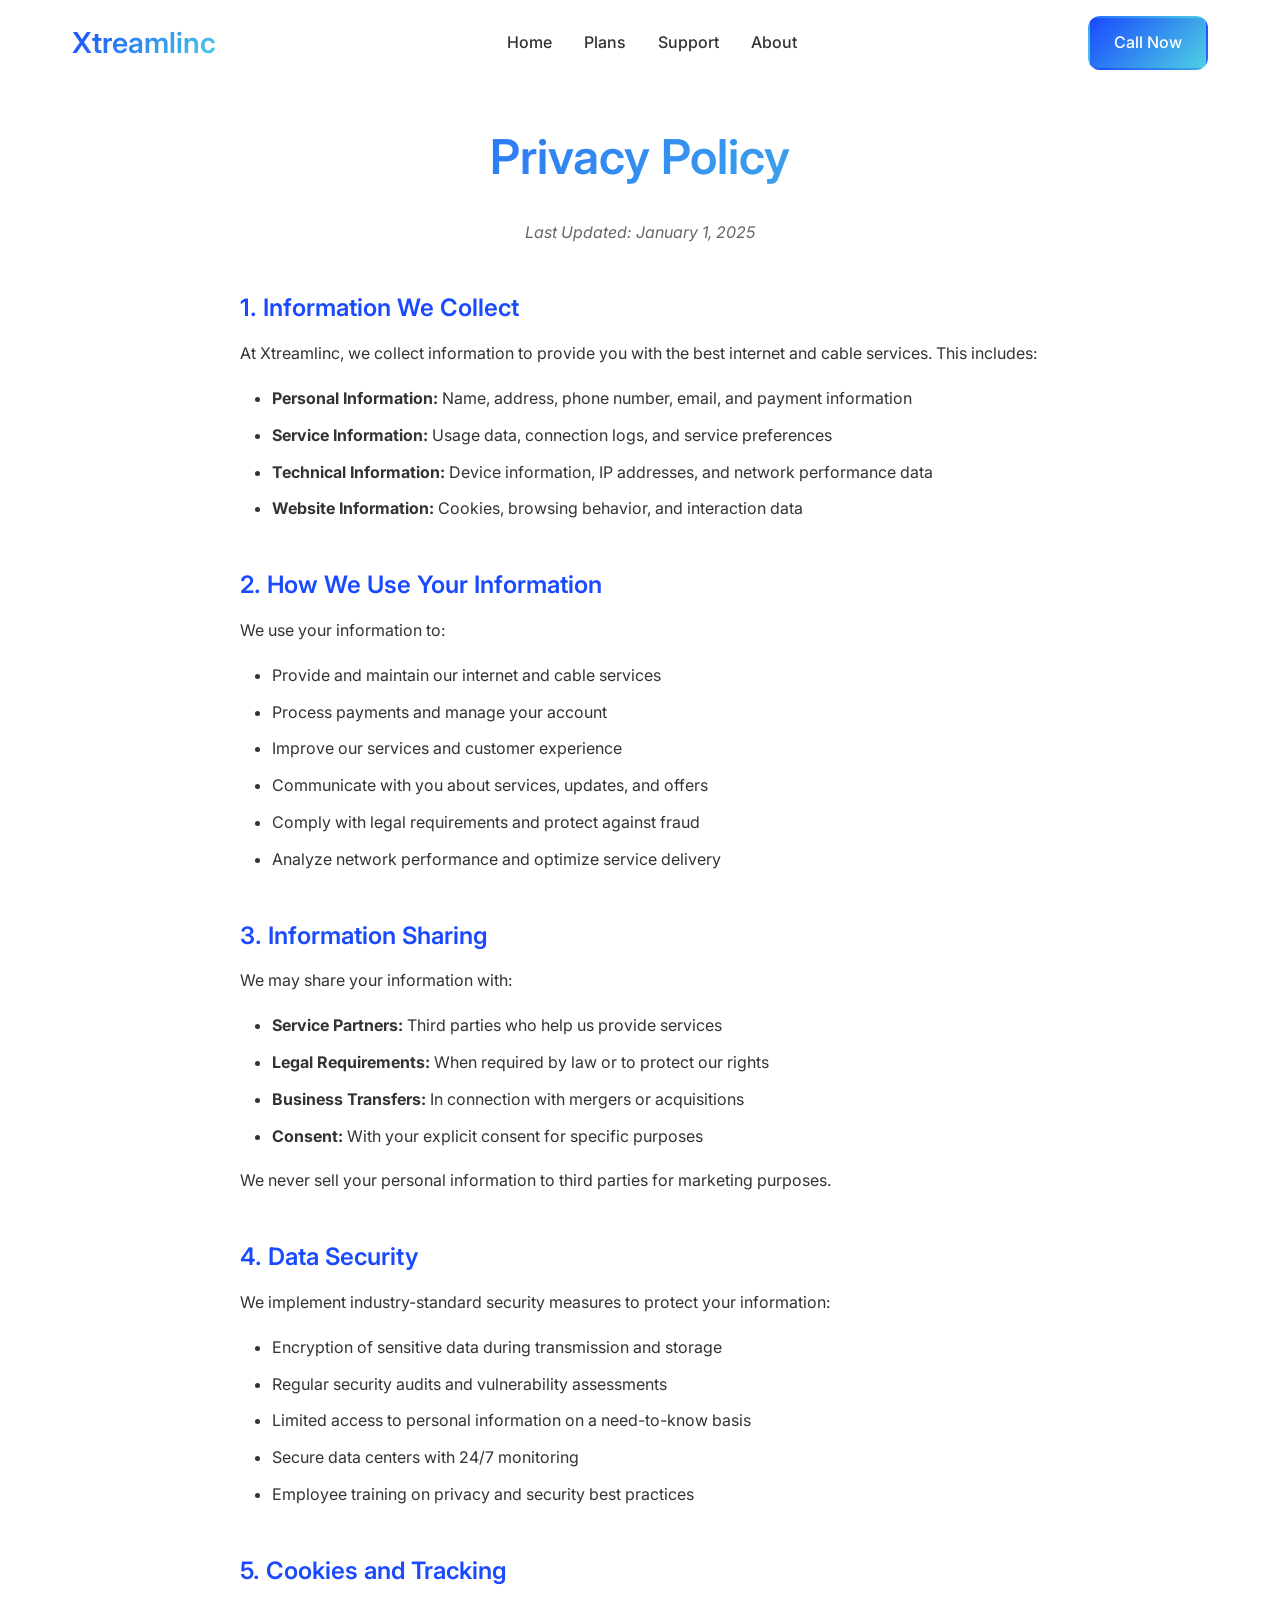
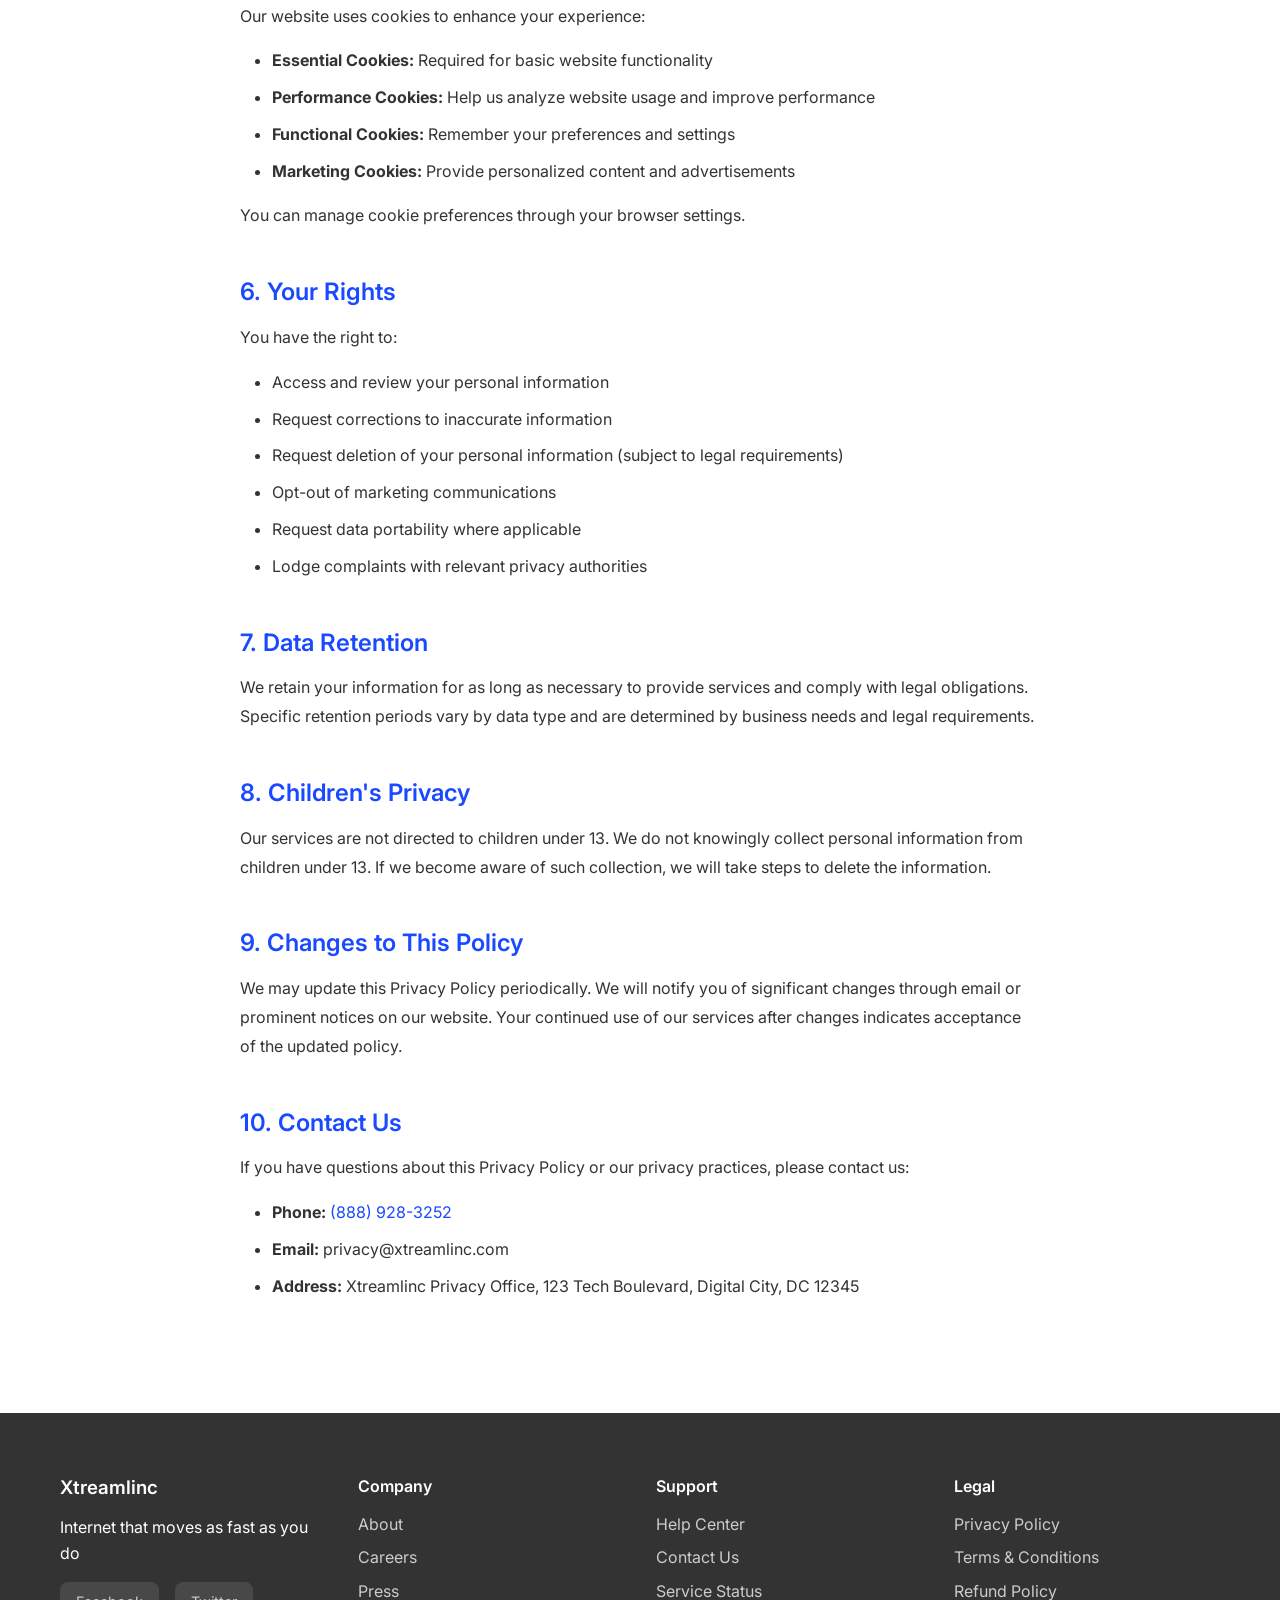
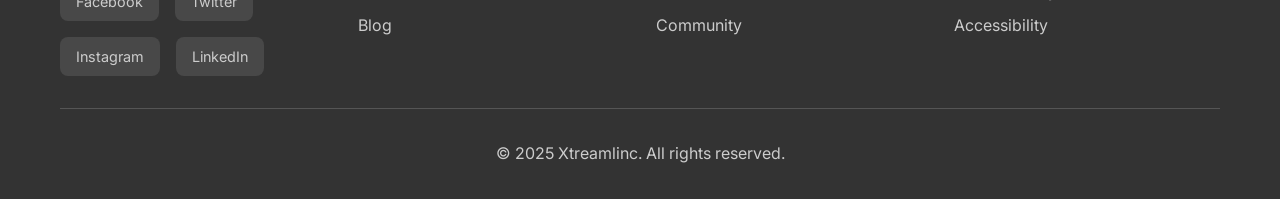
==== privacy.html @ 275e5882 "Add files via upload" ====
<!DOCTYPE html>
<html lang="en">
<head>
    <meta charset="UTF-8">
    <meta name="viewport" content="width=device-width, initial-scale=1.0">
    <title>Privacy Policy - Xtreamlinc</title>
    <link rel="stylesheet" href="style.css">
    <link rel="preconnect" href="https://fonts.googleapis.com">
    <link rel="preconnect" href="https://fonts.gstatic.com" crossorigin>
    <link href="https://fonts.googleapis.com/css2?family=Inter:wght@300;400;500;600;700&display=swap" rel="stylesheet">
</head>
<body>
    <!-- Header -->
    <header class="header">
        <nav class="nav">
            <div class="nav-brand">
                <h2>Xtreamlinc</h2>
            </div>
            <ul class="nav-links">
                <li><a href="index.html">Home</a></li>
                <li><a href="index.html#plans">Plans</a></li>
                <li><a href="index.html#support">Support</a></li>
                <li><a href="index.html#about">About</a></li>
            </ul>
            <div class="nav-cta">
                <a href="tel:(888)928-3252" class="btn btn-primary">Call Now</a>
            </div>
        </nav>
    </header>

    <!-- Privacy Policy Content -->
    <main class="legal-page">
        <div class="container">
            <h1 class="legal-title">Privacy Policy</h1>
            <div class="legal-content">
                <p class="last-updated">Last Updated: January 1, 2025</p>
                
                <section class="legal-section">
                    <h2>1. Information We Collect</h2>
                    <p>At Xtreamlinc, we collect information to provide you with the best internet and cable services. This includes:</p>
                    <ul>
                        <li><strong>Personal Information:</strong> Name, address, phone number, email, and payment information</li>
                        <li><strong>Service Information:</strong> Usage data, connection logs, and service preferences</li>
                        <li><strong>Technical Information:</strong> Device information, IP addresses, and network performance data</li>
                        <li><strong>Website Information:</strong> Cookies, browsing behavior, and interaction data</li>
                    </ul>
                </section>

                <section class="legal-section">
                    <h2>2. How We Use Your Information</h2>
                    <p>We use your information to:</p>
                    <ul>
                        <li>Provide and maintain our internet and cable services</li>
                        <li>Process payments and manage your account</li>
                        <li>Improve our services and customer experience</li>
                        <li>Communicate with you about services, updates, and offers</li>
                        <li>Comply with legal requirements and protect against fraud</li>
                        <li>Analyze network performance and optimize service delivery</li>
                    </ul>
                </section>

                <section class="legal-section">
                    <h2>3. Information Sharing</h2>
                    <p>We may share your information with:</p>
                    <ul>
                        <li><strong>Service Partners:</strong> Third parties who help us provide services</li>
                        <li><strong>Legal Requirements:</strong> When required by law or to protect our rights</li>
                        <li><strong>Business Transfers:</strong> In connection with mergers or acquisitions</li>
                        <li><strong>Consent:</strong> With your explicit consent for specific purposes</li>
                    </ul>
                    <p>We never sell your personal information to third parties for marketing purposes.</p>
                </section>

                <section class="legal-section">
                    <h2>4. Data Security</h2>
                    <p>We implement industry-standard security measures to protect your information:</p>
                    <ul>
                        <li>Encryption of sensitive data during transmission and storage</li>
                        <li>Regular security audits and vulnerability assessments</li>
                        <li>Limited access to personal information on a need-to-know basis</li>
                        <li>Secure data centers with 24/7 monitoring</li>
                        <li>Employee training on privacy and security best practices</li>
                    </ul>
                </section>

                <section class="legal-section">
                    <h2>5. Cookies and Tracking</h2>
                    <p>Our website uses cookies to enhance your experience:</p>
                    <ul>
                        <li><strong>Essential Cookies:</strong> Required for basic website functionality</li>
                        <li><strong>Performance Cookies:</strong> Help us analyze website usage and improve performance</li>
                        <li><strong>Functional Cookies:</strong> Remember your preferences and settings</li>
                        <li><strong>Marketing Cookies:</strong> Provide personalized content and advertisements</li>
                    </ul>
                    <p>You can manage cookie preferences through your browser settings.</p>
                </section>

                <section class="legal-section">
                    <h2>6. Your Rights</h2>
                    <p>You have the right to:</p>
                    <ul>
                        <li>Access and review your personal information</li>
                        <li>Request corrections to inaccurate information</li>
                        <li>Request deletion of your personal information (subject to legal requirements)</li>
                        <li>Opt-out of marketing communications</li>
                        <li>Request data portability where applicable</li>
                        <li>Lodge complaints with relevant privacy authorities</li>
                    </ul>
                </section>

                <section class="legal-section">
                    <h2>7. Data Retention</h2>
                    <p>We retain your information for as long as necessary to provide services and comply with legal obligations. Specific retention periods vary by data type and are determined by business needs and legal requirements.</p>
                </section>

                <section class="legal-section">
                    <h2>8. Children's Privacy</h2>
                    <p>Our services are not directed to children under 13. We do not knowingly collect personal information from children under 13. If we become aware of such collection, we will take steps to delete the information.</p>
                </section>

                <section class="legal-section">
                    <h2>9. Changes to This Policy</h2>
                    <p>We may update this Privacy Policy periodically. We will notify you of significant changes through email or prominent notices on our website. Your continued use of our services after changes indicates acceptance of the updated policy.</p>
                </section>

                <section class="legal-section">
                    <h2>10. Contact Us</h2>
                    <p>If you have questions about this Privacy Policy or our privacy practices, please contact us:</p>
                    <ul>
                        <li><strong>Phone:</strong> <a href="tel:(888)928-3252">(888) 928-3252</a></li>
                        <li><strong>Email:</strong> privacy@xtreamlinc.com</li>
                        <li><strong>Address:</strong> Xtreamlinc Privacy Office, 123 Tech Boulevard, Digital City, DC 12345</li>
                    </ul>
                </section>
            </div>
        </div>
    </main>

    <!-- Footer -->
    <footer class="footer">
        <div class="container">
            <div class="footer-content">
                <div class="footer-section">
                    <h3>Xtreamlinc</h3>
                    <p>Internet that moves as fast as you do</p>
                    <div class="social-links">
                        <a href="#" class="social-link">Facebook</a>
                        <a href="#" class="social-link">Twitter</a>
                        <a href="#" class="social-link">Instagram</a>
                        <a href="#" class="social-link">LinkedIn</a>
                    </div>
                </div>
                <div class="footer-section">
                    <h4>Company</h4>
                    <ul>
                        <li><a href="index.html#about">About</a></li>
                        <li><a href="tel:(888)928-3252">Careers</a></li>
                        <li><a href="tel:(888)928-3252">Press</a></li>
                        <li><a href="tel:(888)928-3252">Blog</a></li>
                    </ul>
                </div>
                <div class="footer-section">
                    <h4>Support</h4>
                    <ul>
                        <li><a href="index.html#support">Help Center</a></li>
                        <li><a href="tel:(888)928-3252">Contact Us</a></li>
                        <li><a href="tel:(888)928-3252">Service Status</a></li>
                        <li><a href="tel:(888)928-3252">Community</a></li>
                    </ul>
                </div>
                <div class="footer-section">
                    <h4>Legal</h4>
                    <ul>
                        <li><a href="privacy.html">Privacy Policy</a></li>
                        <li><a href="terms.html">Terms & Conditions</a></li>
                        <li><a href="refund.html">Refund Policy</a></li>
                        <li><a href="tel:(888)928-3252">Accessibility</a></li>
                    </ul>
                </div>
            </div>
            <div class="footer-bottom">
                <p>&copy; 2025 Xtreamlinc. All rights reserved.</p>
            </div>
        </div>
    </footer>
    <style>
        .legal-page {
            padding: 8rem 2rem 4rem;
            min-height: 80vh;
        }

        .legal-title {
            font-size: 3rem;
            text-align: center;
            margin-bottom: 2rem;
            background: var(--gradient-primary);
            -webkit-background-clip: text;
            -webkit-text-fill-color: transparent;
            background-clip: text;
        }

        .legal-content {
            max-width: 800px;
            margin: 0 auto;
            line-height: 1.8;
        }

        .last-updated {
            text-align: center;
            color: #666;
            margin-bottom: 3rem;
            font-style: italic;
        }

        .legal-section {
            margin-bottom: 3rem;
        }

        .legal-section h2 {
            color: var(--primary-color);
            margin-bottom: 1rem;
            font-size: 1.5rem;
        }

        .legal-section p {
            margin-bottom: 1rem;
        }

        .legal-section ul {
            margin: 1rem 0 1rem 2rem;
        }

        .legal-section li {
            margin-bottom: 0.5rem;
        }

        .legal-section a {
            color: var(--primary-color);
            text-decoration: none;
        }

        .legal-section a:hover {
            text-decoration: underline;
        }
    </style>
</body>
</html>
---- style.css ----
/* Reset and Base Styles */
* {
    margin: 0;
    padding: 0;
    box-sizing: border-box;
}

:root {
    --primary-color: #1A4AFF;
    --secondary-color: #4DD0E1;
    --accent-color: #FF6B35;
    --light-gray: #F4F6F8;
    --dark-gray: #333333;
    --white: #ffffff;
    --black: #000000;
    --gradient-primary: linear-gradient(135deg, #1A4AFF, #4DD0E1);
    --shadow: 0 4px 20px rgba(26, 74, 255, 0.1);
    --shadow-hover: 0 8px 30px rgba(26, 74, 255, 0.2);
    --border-radius: 12px;
    --transition: all 0.3s ease;
}

body {
    font-family: 'Inter', -apple-system, BlinkMacSystemFont, sans-serif;
    line-height: 1.6;
    color: var(--dark-gray);
    background-color: var(--white);
}

.container {
    max-width: 1200px;
    margin: 0 auto;
    padding: 0 20px;
}

/* Typography */
h1, h2, h3, h4, h5, h6 {
    font-weight: 600;
    line-height: 1.2;
}

.section-title {
    font-size: 2.5rem;
    text-align: center;
    margin-bottom: 3rem;
    background: var(--gradient-primary);
    -webkit-background-clip: text;
    -webkit-text-fill-color: transparent;
    background-clip: text;
}

.section-title.light {
    color: var(--white);
    background: none;
    -webkit-text-fill-color: var(--white);
}

.section-subtitle {
    text-align: center;
    font-size: 1.2rem;
    color: #666;
    margin-bottom: 2rem;
}

/* Buttons */
.btn {
    display: inline-block;
    padding: 12px 24px;
    border-radius: var(--border-radius);
    text-decoration: none;
    font-weight: 500;
    text-align: center;
    cursor: pointer;
    border: 2px solid transparent;
    transition: var(--transition);
    font-size: 1rem;
}

.btn-large {
    padding: 16px 32px;
    font-size: 1.1rem;
}

.btn-primary {
    background: var(--gradient-primary);
    color: var(--white);
}

.btn-primary:hover {
    transform: translateY(-2px);
    box-shadow: var(--shadow-hover);
}

.btn-outline {
    background: transparent;
    color: var(--primary-color);
    border-color: var(--primary-color);
}

.btn-outline:hover {
    background: var(--primary-color);
    color: var(--white);
}

.btn-outline.light {
    color: var(--white);
    border-color: var(--white);
}

.btn-outline.light:hover {
    background: var(--white);
    color: var(--primary-color);
}

/* Header */
.header {
    position: fixed;
    top: 0;
    left: 0;
    right: 0;
    background: rgba(255, 255, 255, 0.95);
    backdrop-filter: blur(10px);
    z-index: 1000;
    transition: var(--transition);
}

.nav {
    display: flex;
    align-items: center;
    justify-content: space-between;
    padding: 1rem 2rem;
    max-width: 1200px;
    margin: 0 auto;
}

.nav-brand h2 {
    background: var(--gradient-primary);
    -webkit-background-clip: text;
    -webkit-text-fill-color: transparent;
    background-clip: text;
    font-size: 1.8rem;
}

.nav-links {
    display: flex;
    list-style: none;
    gap: 2rem;
}

.nav-links a {
    text-decoration: none;
    color: var(--dark-gray);
    font-weight: 500;
    transition: var(--transition);
}

.nav-links a:hover {
    color: var(--primary-color);
}

.mobile-menu-toggle {
    display: none;
    flex-direction: column;
    cursor: pointer;
    gap: 4px;
}

.mobile-menu-toggle span {
    width: 25px;
    height: 3px;
    background: var(--dark-gray);
    transition: var(--transition);
}

/* Hero Section */
.hero {
    position: relative;
    height: 100vh;
    display: flex;
    align-items: center;
    justify-content: center;
    overflow: hidden;
}

.hero-video {
    position: absolute;
    top: 0;
    left: 0;
    width: 100%;
    height: 100%;
    z-index: -2;
}

.hero-video video {
    width: 100%;
    height: 100%;
    object-fit: cover;
}

.hero-overlay {
    position: absolute;
    top: 0;
    left: 0;
    width: 100%;
    height: 100%;
    /* Gradient overlay (dark at bottom, light at top) */
    background: linear-gradient(
        rgba(0, 0, 0, 0.7), 
        rgba(0, 0, 0, 0.3)
    );
    z-index: -1;
}


.hero-content {
    text-align: center;
    color: var(--white);
    max-width: 800px;
    padding: 0 2rem;
}

.hero-title {
    font-size: 3.5rem;
    margin-bottom: 1rem;
    animation: slideUp 1s ease-out;
}

.hero-subtitle {
    font-size: 1.3rem;
    margin-bottom: 2rem;
    opacity: 0.9;
    animation: slideUp 1s ease-out 0.3s both;
}
.hero-title,
.hero-subtitle {
    text-shadow: 0 3px 10px rgba(0, 0, 0, 0.7);
}

.hero-cta {
    display: flex;
    gap: 1rem;
    justify-content: center;
    flex-wrap: wrap;
    animation: slideUp 1s ease-out 0.6s both;
}

@keyframes slideUp {
    from {
        opacity: 0;
        transform: translateY(30px);
    }
    to {
        opacity: 1;
        transform: translateY(0);
    }
}

/* Speed Simulator */
.speed-simulator {
    padding: 6rem 0;
    background: var(--light-gray);
}

.speed-slider-container {
    text-align: center;
    margin-bottom: 3rem;
}

.speed-slider {
    width: 100%;
    max-width: 600px;
    height: 8px;
    background: #ddd;
    border-radius: 5px;
    outline: none;
    margin-bottom: 2rem;
    background: linear-gradient(to right, var(--primary-color), var(--secondary-color));
}

.speed-slider::-webkit-slider-thumb {
    appearance: none;
    width: 25px;
    height: 25px;
    background: var(--white);
    border: 3px solid var(--primary-color);
    border-radius: 50%;
    cursor: pointer;
    box-shadow: var(--shadow);
}

.speed-display {
    margin-bottom: 2rem;
}

.speed-value {
    font-size: 3rem;
    font-weight: 700;
    background: var(--gradient-primary);
    -webkit-background-clip: text;
    -webkit-text-fill-color: transparent;
    background-clip: text;
}

.speed-use-cases {
    display: grid;
    grid-template-columns: repeat(auto-fit, minmax(250px, 1fr));
    gap: 2rem;
    margin-top: 3rem;
}

.use-case {
    background: var(--white);
    padding: 2rem;
    border-radius: var(--border-radius);
    text-align: center;
    box-shadow: var(--shadow);
    transition: var(--transition);
    opacity: 0.6;
}

.use-case.active {
    opacity: 1;
    transform: scale(1.05);
    box-shadow: var(--shadow-hover);
}

.use-case img {
    width: 80px;
    height: 80px;
    object-fit: cover;
    border-radius: 50%;
    margin-bottom: 1rem;
}

/* Plans Section */
.plans {
    padding: 6rem 0;
    background: var(--white);
}

.data-calculator {
    background: var(--light-gray);
    padding: 2rem;
    border-radius: var(--border-radius);
    margin-bottom: 3rem;
    text-align: center;
}

.calculator-inputs {
    display: flex;
    gap: 2rem;
    justify-content: center;
    flex-wrap: wrap;
    margin: 2rem 0;
}

.input-group {
    display: flex;
    flex-direction: column;
    gap: 0.5rem;
}

.input-group label {
    font-weight: 500;
}

.input-group input {
    padding: 0.5rem;
    border: 2px solid #ddd;
    border-radius: 8px;
    width: 80px;
    text-align: center;
}

.recommended-plan {
    font-weight: 600;
    color: var(--primary-color);
    font-size: 1.2rem;
}

.plans-grid {
    display: grid;
    grid-template-columns: repeat(4, 1fr); /* 4 cards in one row by default */
    gap: 2rem;
}

/* Tablet (max-width: 1024px) → 2 cards */
@media (max-width: 1024px) {
    .plans-grid {
        grid-template-columns: repeat(2, 1fr);
    }
}

/* Mobile (max-width: 600px) → 1 card */
@media (max-width: 600px) {
    .plans-grid {
        grid-template-columns: 1fr;
    }
}


.plan-card {
    background: var(--white);
    border-radius: var(--border-radius);
    box-shadow: var(--shadow);
    padding: 2rem;
    text-align: center;
    transition: var(--transition);
    position: relative;
    border: 2px solid transparent;
}

.plan-card:hover {
    transform: translateY(-5px);
    box-shadow: var(--shadow-hover);
}

.plan-card.featured {
    border-color: var(--primary-color);
    transform: scale(1.05);
}

.plan-badge {
    position: absolute;
    top: -10px;
    left: 50%;
    transform: translateX(-50%);
    background: var(--gradient-primary);
    color: var(--white);
    padding: 0.5rem 1rem;
    border-radius: 20px;
    font-size: 0.9rem;
    font-weight: 600;
}

.plan-header img {
    width: 60px;
    height: 60px;
    object-fit: cover;
    border-radius: 50%;
    margin-bottom: 1rem;
}

.plan-price {
    margin: 1rem 0;
}

.price {
    font-size: 3rem;
    font-weight: 700;
    color: var(--primary-color);
}

.period {
    color: #666;
}

.plan-features ul {
    list-style: none;
    margin: 2rem 0;
}

.plan-features li {
    padding: 0.5rem 0;
    border-bottom: 1px solid var(--light-gray);
}

.plan-features li:last-child {
    border-bottom: none;
}

.plan-btn {
    width: 100%;
    margin-top: 1rem;
}

/* Comparison Section */
.comparison {
    padding: 6rem 0;
    background: var(--light-gray);
}

.comparison-table {
    background: var(--white);
    border-radius: var(--border-radius);
    overflow: hidden;
    box-shadow: var(--shadow);
}

.comparison-header,
.comparison-row {
    display: grid;
    grid-template-columns: 2fr 1fr 1fr;
    align-items: center;
}

.comparison-header {
    background: var(--gradient-primary);
    color: var(--white);
    padding: 1.5rem;
    font-weight: 600;
}

.comparison-row {
    padding: 1.5rem;
    border-bottom: 1px solid var(--light-gray);
}

.comparison-row:last-child {
    border-bottom: none;
}

.comparison-feature {
    display: flex;
    align-items: center;
    gap: 1rem;
    font-weight: 500;
}

.comparison-feature img {
    width: 30px;
    height: 30px;
    object-fit: cover;
    border-radius: 50%;
}

.comparison-others {
    color: #e53e3e;
}

.comparison-us {
    color: #38a169;
    font-weight: 600;
}

/* Entertainment Section */
.entertainment {
    padding: 6rem 0;
    background: var(--white);
}

.entertainment-carousel {
    position: relative;
    max-width: 800px;
    margin: 0 auto;
}

.carousel-container {
    position: relative;
    overflow: hidden;
    border-radius: var(--border-radius);
    box-shadow: var(--shadow);
}

.carousel-slide {
    display: none;
    position: relative;
}

.carousel-slide.active {
    display: block;
}

.carousel-slide img {
    width: 100%;
    height: 400px;
    object-fit: cover;
}

.carousel-slide h3 {
    position: absolute;
    bottom: 80px;
    left: 2rem;
    color: var(--white);
    font-size: 2rem;
    text-shadow: 2px 2px 4px rgba(0,0,0,0.7);
}

.carousel-slide p {
    position: absolute;
    bottom: 40px;
    left: 2rem;
    color: var(--white);
    font-size: 1.1rem;
    text-shadow: 2px 2px 4px rgba(0,0,0,0.7);
}

.carousel-controls {
    display: flex;
    justify-content: space-between;
    align-items: center;
    padding: 1rem;
    background: rgba(255, 255, 255, 0.95);
}

.carousel-prev,
.carousel-next {
    background: var(--primary-color);
    color: var(--white);
    border: none;
    width: 40px;
    height: 40px;
    border-radius: 50%;
    cursor: pointer;
    font-size: 1.2rem;
    transition: var(--transition);
}

.carousel-prev:hover,
.carousel-next:hover {
    background: var(--secondary-color);
}

.carousel-dots {
    display: flex;
    gap: 0.5rem;
}

.dot {
    width: 12px;
    height: 12px;
    border-radius: 50%;
    background: #ddd;
    cursor: pointer;
    transition: var(--transition);
}

.dot.active {
    background: var(--primary-color);
}

/* Gaming Section */
.gaming {
    position: relative;
    padding: 6rem 0;
    color: var(--white);
    overflow: hidden;
}

.gaming-bg {
    position: absolute;
    top: 0;
    left: 0;
    width: 100%;
    height: 100%;
    z-index: -2;
}

.gaming-bg img {
    width: 100%;
    height: 100%;
    object-fit: cover;
}

.gaming-bg::after {
    content: '';
    position: absolute;
    top: 0;
    left: 0;
    width: 100%;
    height: 100%;
    background: rgba(26, 74, 255, 0.8);
    z-index: -1;
}

.gaming-content {
    text-align: center;
    position: relative;
    z-index: 1;
}

.gaming-features {
    display: grid;
    grid-template-columns: repeat(auto-fit, minmax(250px, 1fr));
    gap: 2rem;
    margin: 3rem 0;
}

.gaming-feature {
    background: rgba(255, 255, 255, 0.1);
    backdrop-filter: blur(10px);
    padding: 2rem;
    border-radius: var(--border-radius);
    text-align: center;
}

.feature-icon {
    font-size: 3rem;
    margin-bottom: 1rem;
}

/* Testimonials */
.testimonials {
    padding: 6rem 0;
    background: var(--light-gray);
}

.testimonials-grid {
    display: grid;
    grid-template-columns: repeat(auto-fit, minmax(350px, 1fr));
    gap: 2rem;
}

.testimonial {
    background: var(--white);
    padding: 2rem;
    border-radius: var(--border-radius);
    box-shadow: var(--shadow);
}

.testimonial-header {
    display: flex;
    align-items: center;
    gap: 1rem;
    margin-bottom: 1rem;
}

.customer-photo {
    width: 60px;
    height: 60px;
    object-fit: cover;
    border-radius: 50%;
}

.testimonial-text {
    font-style: italic;
    margin-bottom: 1rem;
    color: #555;
}

.speed-proof {
    display: flex;
    align-items: center;
    gap: 1rem;
    padding: 1rem;
    background: var(--light-gray);
    border-radius: 8px;
}

.speed-proof img {
    width: 60px;
    height: 60px;
    object-fit: cover;
    border-radius: 8px;
}

.speed-number {
    font-size: 1.5rem;
    font-weight: 700;
    color: var(--primary-color);
}

.speed-label {
    font-size: 0.9rem;
    color: #666;
}

/* Installation Journey */
.installation {
    padding: 6rem 0;
    background: var(--white);
}

.installation-steps {
    display: flex;
    justify-content: center;
    align-items: center;
    gap: 2rem;
    flex-wrap: wrap;
}

.step {
    text-align: center;
    max-width: 200px;
}

.step-icon {
    width: 80px;
    height: 80px;
    background: var(--gradient-primary);
    border-radius: 50%;
    display: flex;
    align-items: center;
    justify-content: center;
    font-size: 2rem;
    margin: 0 auto 1rem;
    color: var(--white);
}

.step-arrow {
    font-size: 2rem;
    color: var(--primary-color);
    font-weight: bold;
}

/* Coverage Map */
.coverage {
    padding: 6rem 0;
    background: var(--light-gray);
}

.coverage-map {
    position: relative;
    text-align: center;
}

.coverage-map img {
    width: 100%;
    max-width: 800px;
    border-radius: var(--border-radius);
    box-shadow: var(--shadow);
}

.status-indicator {
    display: flex;
    justify-content: center;
    gap: 2rem;
    margin-top: 2rem;
    flex-wrap: wrap;
}

.status-item {
    display: flex;
    align-items: center;
    gap: 0.5rem;
}

.status-dot {
    width: 12px;
    height: 12px;
    border-radius: 50%;
}

.status-dot.green {
    background: #38a169;
}

.status-dot.orange {
    background: var(--accent-color);
}

.status-dot.red {
    background: #e53e3e;
}

/* Smart Home */
.smart-home {
    padding: 6rem 0;
    background: var(--white);
}

.smart-devices {
    display: grid;
    grid-template-columns: repeat(auto-fit, minmax(250px, 1fr));
    gap: 2rem;
}

.device {
    text-align: center;
    padding: 2rem;
    background: var(--light-gray);
    border-radius: var(--border-radius);
    transition: var(--transition);
}

.device:hover {
    transform: translateY(-5px);
    box-shadow: var(--shadow-hover);
}

.device img {
    width: 100px;
    height: 100px;
    object-fit: cover;
    border-radius: var(--border-radius);
    margin-bottom: 1rem;
}

/* Community Section */
.community {
    padding: 6rem 0;
    background: var(--light-gray);
}

.community-content {
    display: grid;
    grid-template-columns: 1fr 1fr;
    gap: 4rem;
    align-items: center;
}

.community-stats {
    display: flex;
    gap: 2rem;
    margin-top: 2rem;
    flex-wrap: wrap;
}

.stat {
    text-align: center;
}

.stat-number {
    font-size: 2.5rem;
    font-weight: 700;
    color: var(--primary-color);
}

.stat-label {
    color: #666;
    font-size: 0.9rem;
}

.community-image img {
    width: 100%;
    border-radius: var(--border-radius);
    box-shadow: var(--shadow);
}

/* Support Section */
.support {
    padding: 6rem 0;
    background: var(--white);
}

.support-options {
    display: grid;
    grid-template-columns: repeat(auto-fit, minmax(250px, 1fr));
    gap: 2rem;
}

.support-option {
    text-align: center;
    padding: 2rem;
    background: var(--light-gray);
    border-radius: var(--border-radius);
    transition: var(--transition);
}

.support-option:hover {
    transform: translateY(-5px);
    box-shadow: var(--shadow-hover);
}

.support-icon {
    font-size: 3rem;
    margin-bottom: 1rem;
}

/* Final CTA */
.final-cta {
    position: relative;
    padding: 6rem 0;
    color: var(--white);
    overflow: hidden;
}

.cta-bg {
    position: absolute;
    top: 0;
    left: 0;
    width: 100%;
    height: 100%;
    background: var(--gradient-primary);
    z-index: -1;
}

.final-cta .container {
    display: grid;
    grid-template-columns: 1fr 1fr;
    gap: 4rem;
    align-items: center;
}

.cta-content {
    text-align: center;
}

.cta-content h2 {
    font-size: 2.5rem;
    margin-bottom: 1rem;
}

.cta-buttons {
    display: flex;
    gap: 1rem;
    justify-content: center;
    flex-wrap: wrap;
    margin-top: 2rem;
}

.cta-image img {
    width: 100%;
    border-radius: var(--border-radius);
    box-shadow: var(--shadow);
}

/* Footer */
.footer {
    background: var(--dark-gray);
    color: var(--white);
    padding: 4rem 0 2rem;
}

.footer-content {
    display: grid;
    grid-template-columns: repeat(auto-fit, minmax(250px, 1fr));
    gap: 2rem;
    margin-bottom: 2rem;
}

.footer-section h3,
.footer-section h4 {
    margin-bottom: 1rem;
}

.footer-section ul {
    list-style: none;
}

.footer-section ul li {
    margin-bottom: 0.5rem;
}

.footer-section a {
    color: #ccc;
    text-decoration: none;
    transition: var(--transition);
}

.footer-section a:hover {
    color: var(--secondary-color);
}

.social-links {
    display: flex;
    gap: 1rem;
    margin-top: 1rem;
    flex-wrap: wrap;
}

.social-link {
    padding: 0.5rem 1rem;
    background: rgba(255, 255, 255, 0.1);
    border-radius: 8px;
    text-decoration: none;
    color: var(--white);
    transition: var(--transition);
    font-size: 0.9rem;
}

.social-link:hover {
    background: var(--primary-color);
}

.newsletter-signup {
    display: flex;
    gap: 0.5rem;
    margin-top: 1rem;
    flex-wrap: wrap;
}

.newsletter-signup input {
    flex: 1;
    min-width: 200px;
    padding: 0.75rem;
    border: none;
    border-radius: 8px;
    background: rgba(255, 255, 255, 0.1);
    color: var(--white);
}

.newsletter-signup input::placeholder {
    color: #ccc;
}

.newsletter-signup button {
    white-space: nowrap;
}
.footer-bottom {
    text-align: center;
    padding-top: 2rem;
    border-top: 1px solid #555;
    color: #ccc;
}

/* Responsive Design */
@media (max-width: 768px) {
    .nav-links {
        display: none;
    }
    
    .mobile-menu-toggle {
        display: flex;
    }
    
    .hero-title {
        font-size: 2.5rem;
    }
    
    .hero-cta {
        flex-direction: column;
        align-items: center;
    }
    
    .section-title {
        font-size: 2rem;
    }
    
    .comparison-header,
    .comparison-row {
        grid-template-columns: 1fr;
        gap: 1rem;
        text-align: center;
    }
    
    .installation-steps {
        flex-direction: column;
    }
    
    .step-arrow {
        transform: rotate(90deg);
    }
    
    .community-content {
        grid-template-columns: 1fr;
    }
    
    .final-cta .container {
        grid-template-columns: 1fr;
        text-align: center;
    }
    
    .calculator-inputs {
        flex-direction: column;
        align-items: center;
    }
    
    .community-stats {
        justify-content: center;
    }
}

@media (max-width: 480px) {
    .hero-title {
        font-size: 2rem;
    }
    
    .btn-large {
        width: 100%;
        margin-bottom: 1rem;
    }
    
    .plans-grid {
        grid-template-columns: 1fr;
    }
    
    .testimonials-grid {
        grid-template-columns: 1fr;
    }
    
    .footer-content {
        grid-template-columns: 1fr;
        text-align: center;
    }
    
    .social-links {
        justify-content: center;
    }
    
    .newsletter-signup {
        flex-direction: column;
    }
    
    .newsletter-signup input {
        min-width: auto;
        width: 100%;
    }
}

/* Animations */
.fade-in {
    opacity: 0;
    transform: translateY(20px);
    transition: var(--transition);
}

.fade-in.visible {
    opacity: 1;
    transform: translateY(0);
}

/* Smooth scrolling */
html {
    scroll-behavior: smooth;
}

/* Loading states */
.loading {
    opacity: 0.6;
    pointer-events: none;
}
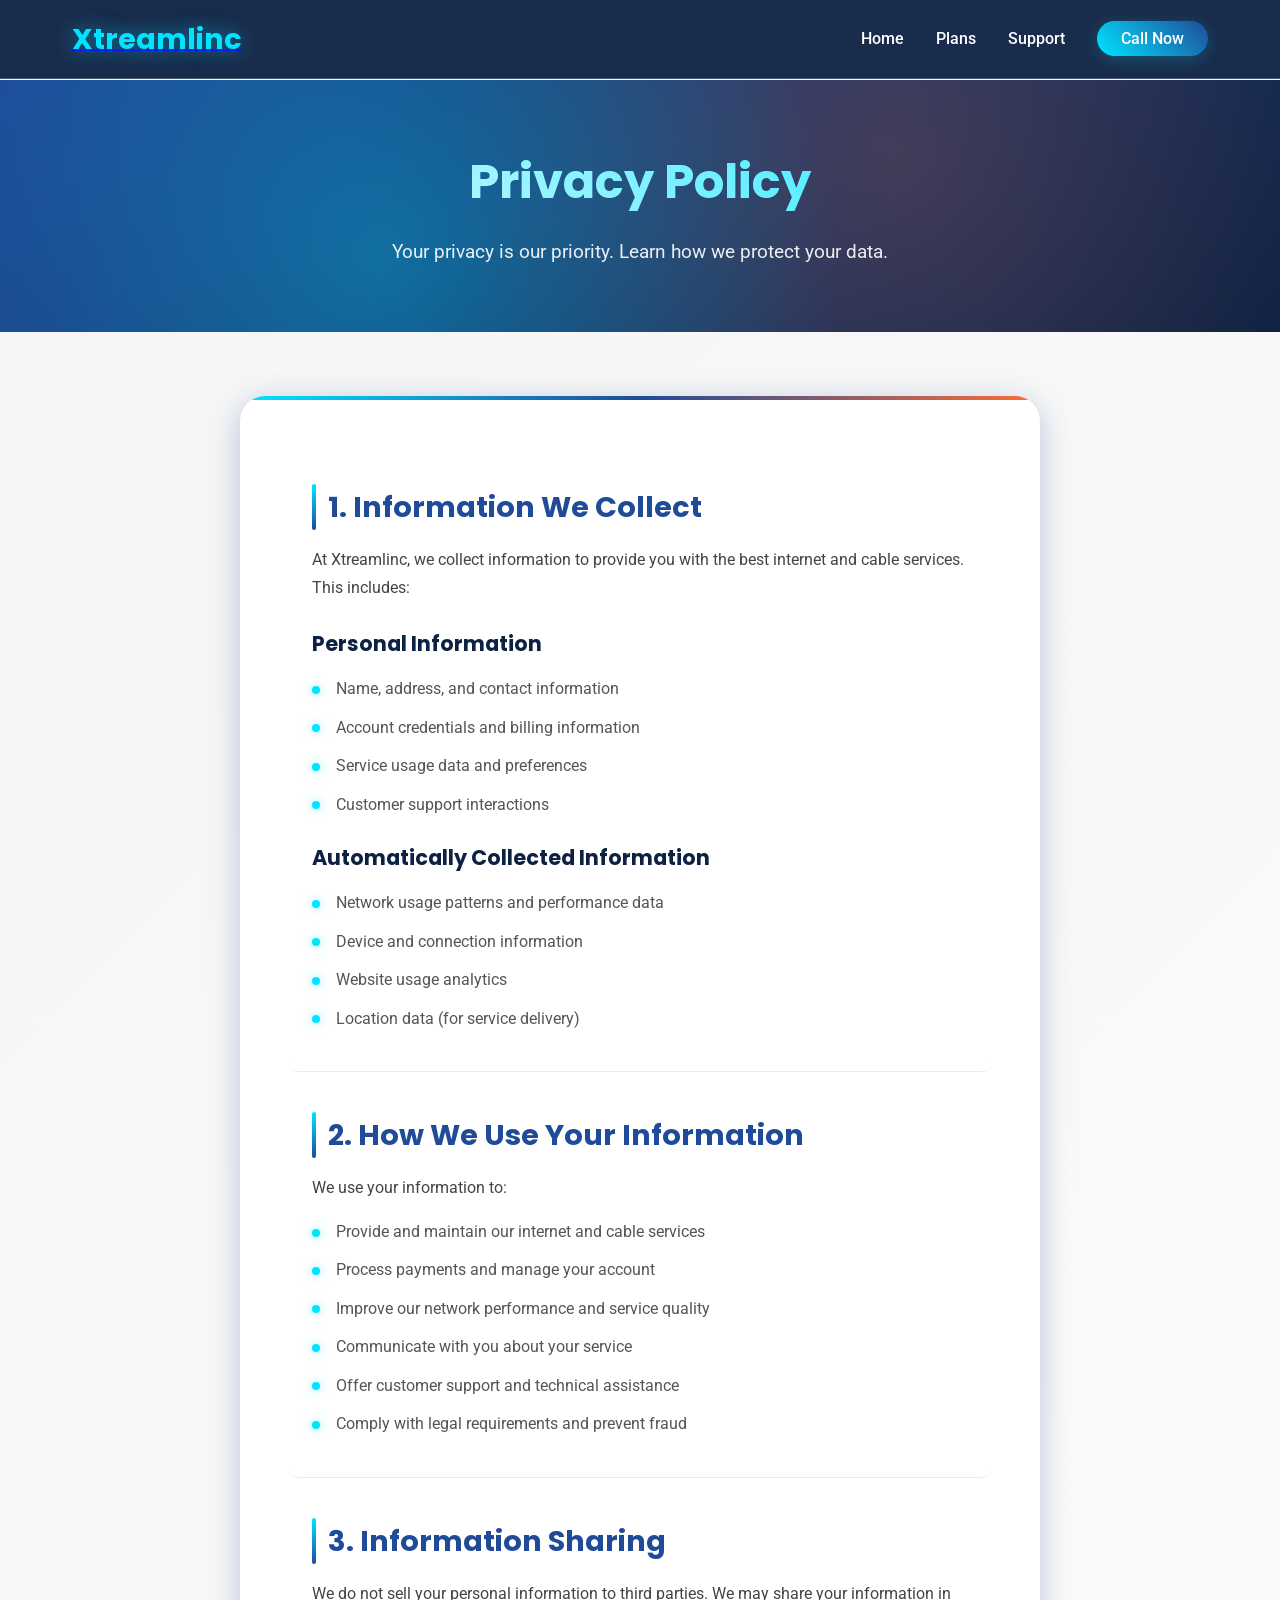
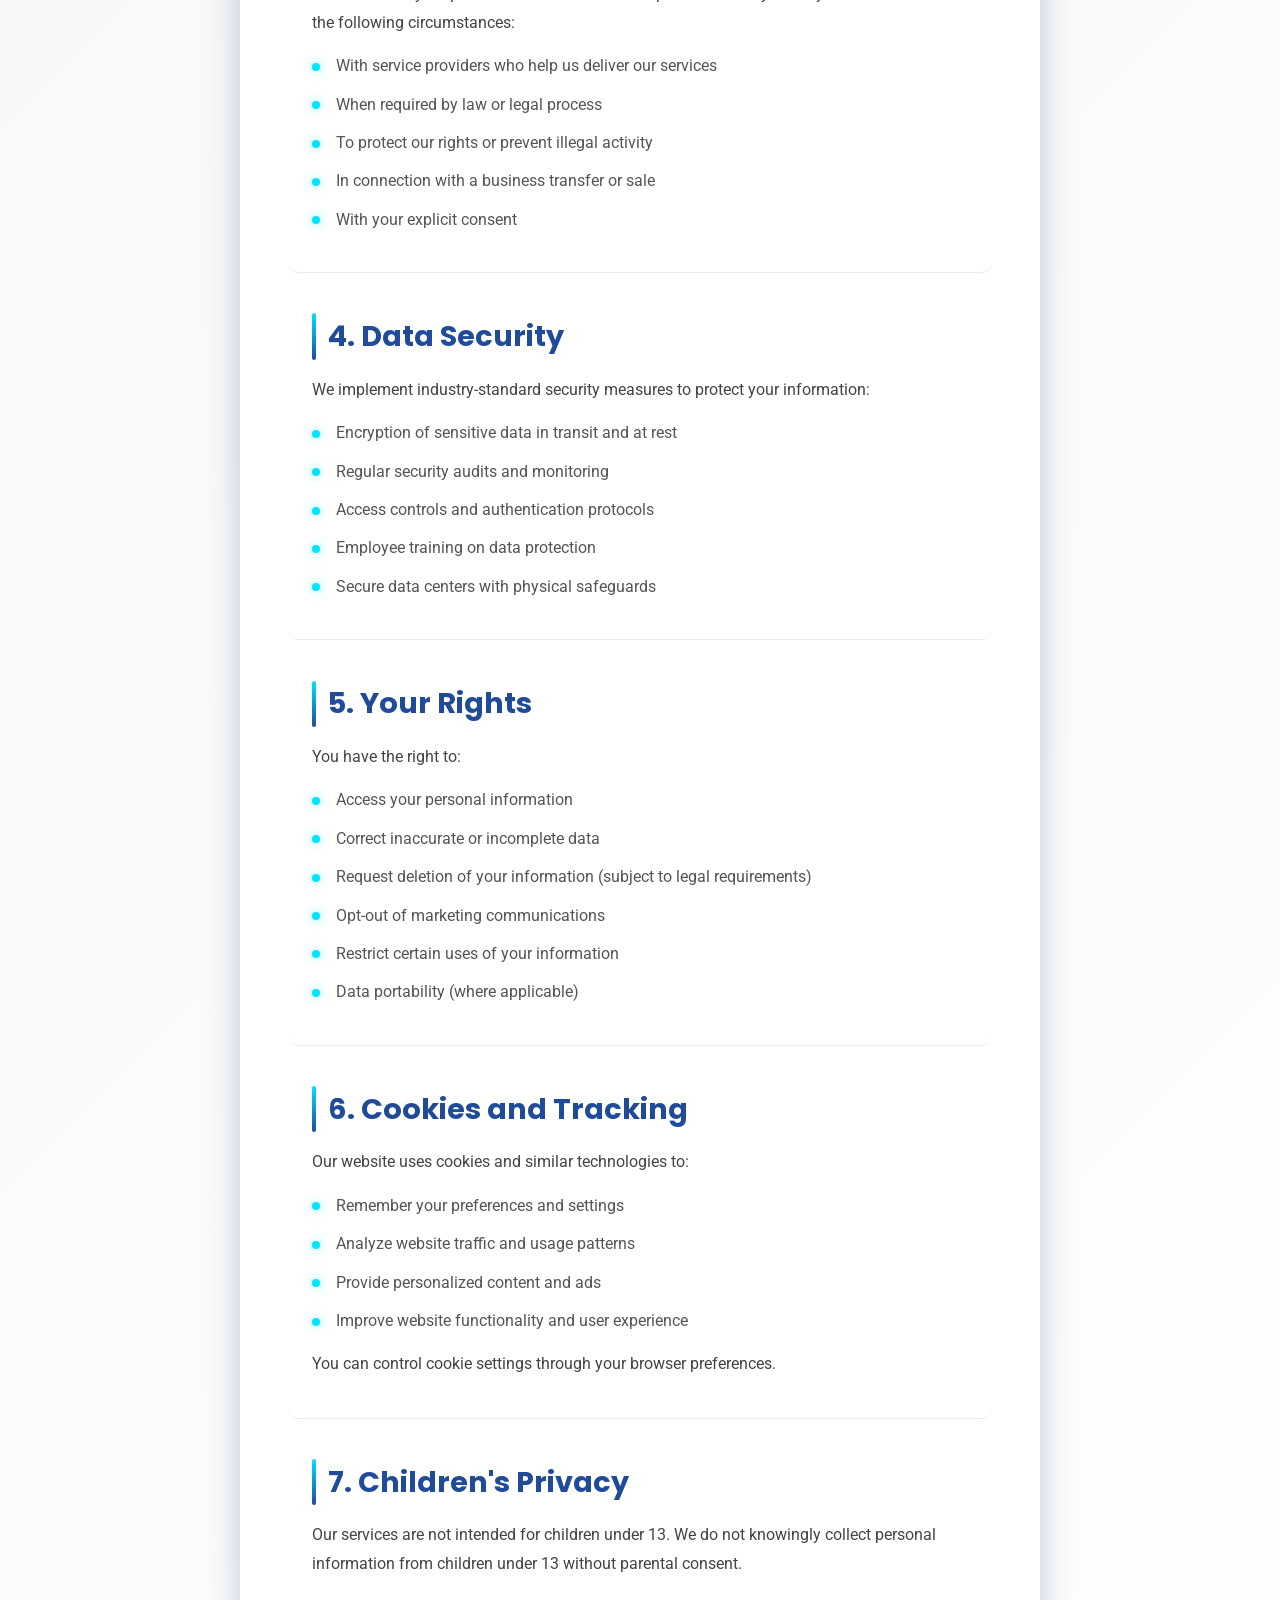
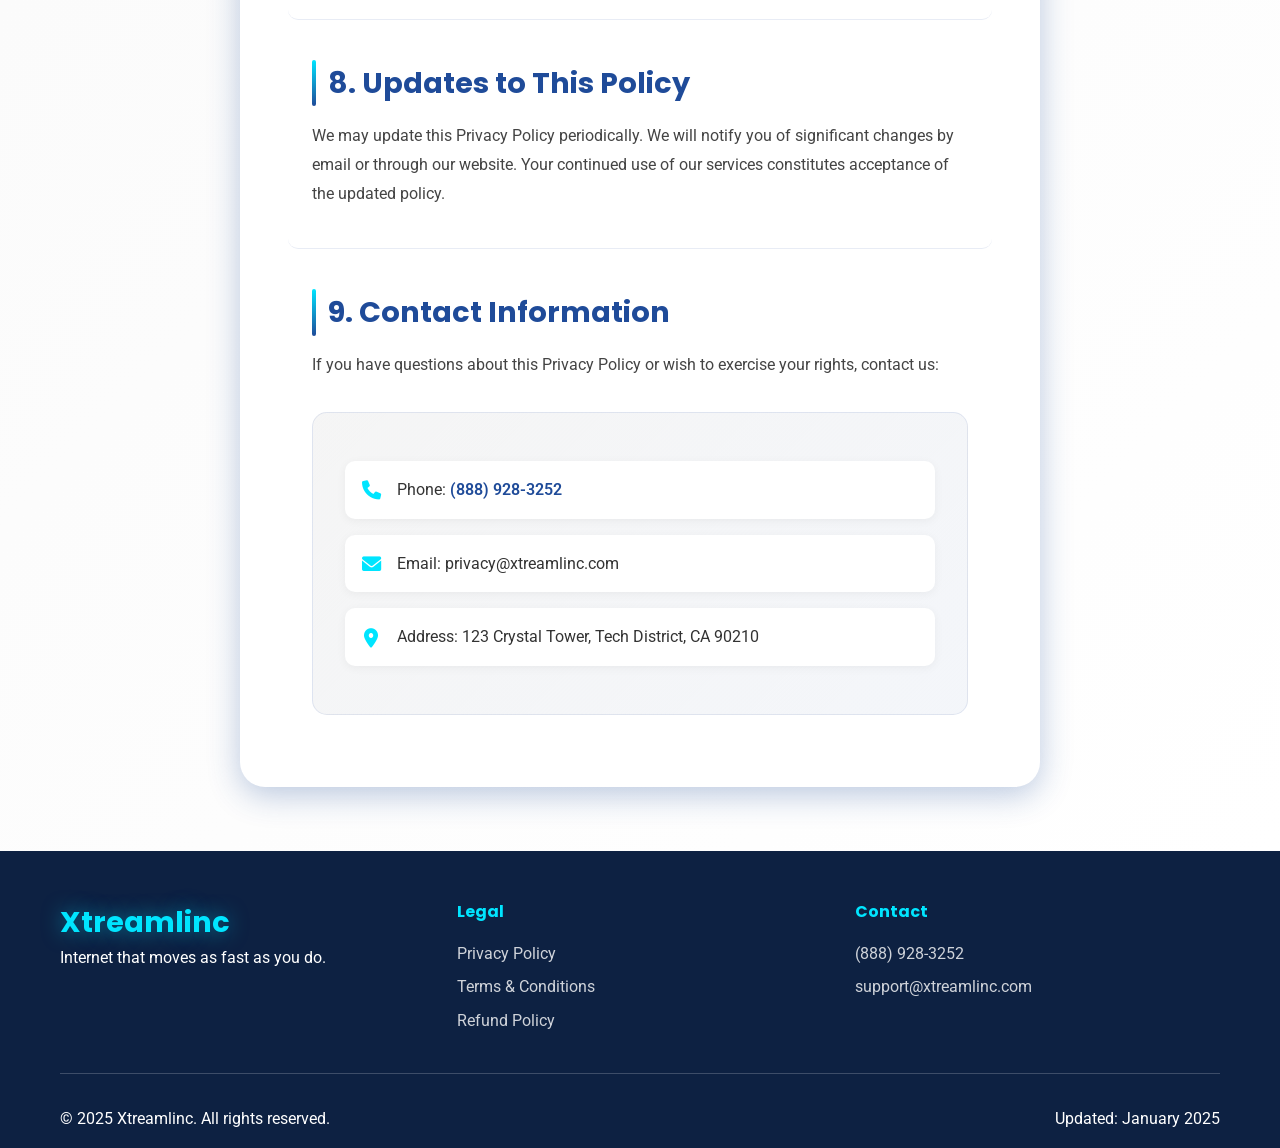
==== commit 9c368d02: "Add files via upload" ====
--- a/privacy.html
+++ b/privacy.html
@@ -4,134 +4,158 @@
     <meta charset="UTF-8">
     <meta name="viewport" content="width=device-width, initial-scale=1.0">
     <title>Privacy Policy - Xtreamlinc</title>
+    
+    <!-- Google Fonts -->
+    <link href="https://fonts.googleapis.com/css2?family=Poppins:wght@400;600;700&family=Roboto:wght@300;400;500&display=swap" rel="stylesheet">
+    
+    <!-- Font Awesome -->
+    <link rel="stylesheet" href="https://cdnjs.cloudflare.com/ajax/libs/font-awesome/6.0.0/css/all.min.css">
+    
     <link rel="stylesheet" href="style.css">
-    <link rel="preconnect" href="https://fonts.googleapis.com">
-    <link rel="preconnect" href="https://fonts.gstatic.com" crossorigin>
-    <link href="https://fonts.googleapis.com/css2?family=Inter:wght@300;400;500;600;700&display=swap" rel="stylesheet">
+    <link rel="stylesheet" href="legal.css">
 </head>
 <body>
-    <!-- Header -->
-    <header class="header">
-        <nav class="nav">
-            <div class="nav-brand">
-                <h2>Xtreamlinc</h2>
+    <!-- Navigation -->
+    <nav class="navbar legal-nav">
+        <div class="nav-container">
+            <div class="nav-logo">
+                <a href="index.html">
+                    <span class="logo-text">Xtreamlinc</span>
+                </a>
             </div>
-            <ul class="nav-links">
+            <ul class="nav-menu">
                 <li><a href="index.html">Home</a></li>
                 <li><a href="index.html#plans">Plans</a></li>
                 <li><a href="index.html#support">Support</a></li>
-                <li><a href="index.html#about">About</a></li>
+                <li><a href="tel:(888)928-3252" class="nav-cta">Call Now</a></li>
             </ul>
-            <div class="nav-cta">
-                <a href="tel:(888)928-3252" class="btn btn-primary">Call Now</a>
+        </div>
+    </nav>
+
+    <!-- Legal Content -->
+    <main class="legal-page">
+        <div class="legal-hero">
+            <div class="container">
+                <h1>Privacy Policy</h1>
+                <p>Your privacy is our priority. Learn how we protect your data.</p>
             </div>
-        </nav>
-    </header>
+        </div>
 
-    <!-- Privacy Policy Content -->
-    <main class="legal-page">
-        <div class="container">
-            <h1 class="legal-title">Privacy Policy</h1>
-            <div class="legal-content">
-                <p class="last-updated">Last Updated: January 1, 2025</p>
-                
-                <section class="legal-section">
-                    <h2>1. Information We Collect</h2>
-                    <p>At Xtreamlinc, we collect information to provide you with the best internet and cable services. This includes:</p>
-                    <ul>
-                        <li><strong>Personal Information:</strong> Name, address, phone number, email, and payment information</li>
-                        <li><strong>Service Information:</strong> Usage data, connection logs, and service preferences</li>
-                        <li><strong>Technical Information:</strong> Device information, IP addresses, and network performance data</li>
-                        <li><strong>Website Information:</strong> Cookies, browsing behavior, and interaction data</li>
-                    </ul>
-                </section>
+        <div class="legal-content">
+            <div class="container">
+                <div class="content-wrapper">
+                    <section class="legal-section">
+                        <h2>1. Information We Collect</h2>
+                        <p>At Xtreamlinc, we collect information to provide you with the best internet and cable services. This includes:</p>
+                        
+                        <h3>Personal Information</h3>
+                        <ul>
+                            <li>Name, address, and contact information</li>
+                            <li>Account credentials and billing information</li>
+                            <li>Service usage data and preferences</li>
+                            <li>Customer support interactions</li>
+                        </ul>
 
-                <section class="legal-section">
-                    <h2>2. How We Use Your Information</h2>
-                    <p>We use your information to:</p>
-                    <ul>
-                        <li>Provide and maintain our internet and cable services</li>
-                        <li>Process payments and manage your account</li>
-                        <li>Improve our services and customer experience</li>
-                        <li>Communicate with you about services, updates, and offers</li>
-                        <li>Comply with legal requirements and protect against fraud</li>
-                        <li>Analyze network performance and optimize service delivery</li>
-                    </ul>
-                </section>
+                        <h3>Automatically Collected Information</h3>
+                        <ul>
+                            <li>Network usage patterns and performance data</li>
+                            <li>Device and connection information</li>
+                            <li>Website usage analytics</li>
+                            <li>Location data (for service delivery)</li>
+                        </ul>
+                    </section>
 
-                <section class="legal-section">
-                    <h2>3. Information Sharing</h2>
-                    <p>We may share your information with:</p>
-                    <ul>
-                        <li><strong>Service Partners:</strong> Third parties who help us provide services</li>
-                        <li><strong>Legal Requirements:</strong> When required by law or to protect our rights</li>
-                        <li><strong>Business Transfers:</strong> In connection with mergers or acquisitions</li>
-                        <li><strong>Consent:</strong> With your explicit consent for specific purposes</li>
-                    </ul>
-                    <p>We never sell your personal information to third parties for marketing purposes.</p>
-                </section>
+                    <section class="legal-section">
+                        <h2>2. How We Use Your Information</h2>
+                        <p>We use your information to:</p>
+                        <ul>
+                            <li>Provide and maintain our internet and cable services</li>
+                            <li>Process payments and manage your account</li>
+                            <li>Improve our network performance and service quality</li>
+                            <li>Communicate with you about your service</li>
+                            <li>Offer customer support and technical assistance</li>
+                            <li>Comply with legal requirements and prevent fraud</li>
+                        </ul>
+                    </section>
 
-                <section class="legal-section">
-                    <h2>4. Data Security</h2>
-                    <p>We implement industry-standard security measures to protect your information:</p>
-                    <ul>
-                        <li>Encryption of sensitive data during transmission and storage</li>
-                        <li>Regular security audits and vulnerability assessments</li>
-                        <li>Limited access to personal information on a need-to-know basis</li>
-                        <li>Secure data centers with 24/7 monitoring</li>
-                        <li>Employee training on privacy and security best practices</li>
-                    </ul>
-                </section>
+                    <section class="legal-section">
+                        <h2>3. Information Sharing</h2>
+                        <p>We do not sell your personal information to third parties. We may share your information in the following circumstances:</p>
+                        <ul>
+                            <li>With service providers who help us deliver our services</li>
+                            <li>When required by law or legal process</li>
+                            <li>To protect our rights or prevent illegal activity</li>
+                            <li>In connection with a business transfer or sale</li>
+                            <li>With your explicit consent</li>
+                        </ul>
+                    </section>
 
-                <section class="legal-section">
-                    <h2>5. Cookies and Tracking</h2>
-                    <p>Our website uses cookies to enhance your experience:</p>
-                    <ul>
-                        <li><strong>Essential Cookies:</strong> Required for basic website functionality</li>
-                        <li><strong>Performance Cookies:</strong> Help us analyze website usage and improve performance</li>
-                        <li><strong>Functional Cookies:</strong> Remember your preferences and settings</li>
-                        <li><strong>Marketing Cookies:</strong> Provide personalized content and advertisements</li>
-                    </ul>
-                    <p>You can manage cookie preferences through your browser settings.</p>
-                </section>
+                    <section class="legal-section">
+                        <h2>4. Data Security</h2>
+                        <p>We implement industry-standard security measures to protect your information:</p>
+                        <ul>
+                            <li>Encryption of sensitive data in transit and at rest</li>
+                            <li>Regular security audits and monitoring</li>
+                            <li>Access controls and authentication protocols</li>
+                            <li>Employee training on data protection</li>
+                            <li>Secure data centers with physical safeguards</li>
+                        </ul>
+                    </section>
 
-                <section class="legal-section">
-                    <h2>6. Your Rights</h2>
-                    <p>You have the right to:</p>
-                    <ul>
-                        <li>Access and review your personal information</li>
-                        <li>Request corrections to inaccurate information</li>
-                        <li>Request deletion of your personal information (subject to legal requirements)</li>
-                        <li>Opt-out of marketing communications</li>
-                        <li>Request data portability where applicable</li>
-                        <li>Lodge complaints with relevant privacy authorities</li>
-                    </ul>
-                </section>
+                    <section class="legal-section">
+                        <h2>5. Your Rights</h2>
+                        <p>You have the right to:</p>
+                        <ul>
+                            <li>Access your personal information</li>
+                            <li>Correct inaccurate or incomplete data</li>
+                            <li>Request deletion of your information (subject to legal requirements)</li>
+                            <li>Opt-out of marketing communications</li>
+                            <li>Restrict certain uses of your information</li>
+                            <li>Data portability (where applicable)</li>
+                        </ul>
+                    </section>
 
-                <section class="legal-section">
-                    <h2>7. Data Retention</h2>
-                    <p>We retain your information for as long as necessary to provide services and comply with legal obligations. Specific retention periods vary by data type and are determined by business needs and legal requirements.</p>
-                </section>
+                    <section class="legal-section">
+                        <h2>6. Cookies and Tracking</h2>
+                        <p>Our website uses cookies and similar technologies to:</p>
+                        <ul>
+                            <li>Remember your preferences and settings</li>
+                            <li>Analyze website traffic and usage patterns</li>
+                            <li>Provide personalized content and ads</li>
+                            <li>Improve website functionality and user experience</li>
+                        </ul>
+                        <p>You can control cookie settings through your browser preferences.</p>
+                    </section>
 
-                <section class="legal-section">
-                    <h2>8. Children's Privacy</h2>
-                    <p>Our services are not directed to children under 13. We do not knowingly collect personal information from children under 13. If we become aware of such collection, we will take steps to delete the information.</p>
-                </section>
+                    <section class="legal-section">
+                        <h2>7. Children's Privacy</h2>
+                        <p>Our services are not intended for children under 13. We do not knowingly collect personal information from children under 13 without parental consent.</p>
+                    </section>
 
-                <section class="legal-section">
-                    <h2>9. Changes to This Policy</h2>
-                    <p>We may update this Privacy Policy periodically. We will notify you of significant changes through email or prominent notices on our website. Your continued use of our services after changes indicates acceptance of the updated policy.</p>
-                </section>
+                    <section class="legal-section">
+                        <h2>8. Updates to This Policy</h2>
+                        <p>We may update this Privacy Policy periodically. We will notify you of significant changes by email or through our website. Your continued use of our services constitutes acceptance of the updated policy.</p>
+                    </section>
 
-                <section class="legal-section">
-                    <h2>10. Contact Us</h2>
-                    <p>If you have questions about this Privacy Policy or our privacy practices, please contact us:</p>
-                    <ul>
-                        <li><strong>Phone:</strong> <a href="tel:(888)928-3252">(888) 928-3252</a></li>
-                        <li><strong>Email:</strong> privacy@xtreamlinc.com</li>
-                        <li><strong>Address:</strong> Xtreamlinc Privacy Office, 123 Tech Boulevard, Digital City, DC 12345</li>
-                    </ul>
-                </section>
+                    <section class="legal-section">
+                        <h2>9. Contact Information</h2>
+                        <p>If you have questions about this Privacy Policy or wish to exercise your rights, contact us:</p>
+                        <div class="contact-info">
+                            <div class="contact-item">
+                                <i class="fas fa-phone"></i>
+                                <span>Phone: <a href="tel:(888)928-3252">(888) 928-3252</a></span>
+                            </div>
+                            <div class="contact-item">
+                                <i class="fas fa-envelope"></i>
+                                <span>Email: privacy@xtreamlinc.com</span>
+                            </div>
+                            <div class="contact-item">
+                                <i class="fas fa-map-marker-alt"></i>
+                                <span>Address: 123 Crystal Tower, Tech District, CA 90210</span>
+                            </div>
+                        </div>
+                    </section>
+                </div>
             </div>
         </div>
     </main>
@@ -141,32 +165,10 @@
         <div class="container">
             <div class="footer-content">
                 <div class="footer-section">
-                    <h3>Xtreamlinc</h3>
-                    <p>Internet that moves as fast as you do</p>
-                    <div class="social-links">
-                        <a href="#" class="social-link">Facebook</a>
-                        <a href="#" class="social-link">Twitter</a>
-                        <a href="#" class="social-link">Instagram</a>
-                        <a href="#" class="social-link">LinkedIn</a>
+                    <div class="footer-logo">
+                        <span class="logo-text">Xtreamlinc</span>
                     </div>
-                </div>
-                <div class="footer-section">
-                    <h4>Company</h4>
-                    <ul>
-                        <li><a href="index.html#about">About</a></li>
-                        <li><a href="tel:(888)928-3252">Careers</a></li>
-                        <li><a href="tel:(888)928-3252">Press</a></li>
-                        <li><a href="tel:(888)928-3252">Blog</a></li>
-                    </ul>
-                </div>
-                <div class="footer-section">
-                    <h4>Support</h4>
-                    <ul>
-                        <li><a href="index.html#support">Help Center</a></li>
-                        <li><a href="tel:(888)928-3252">Contact Us</a></li>
-                        <li><a href="tel:(888)928-3252">Service Status</a></li>
-                        <li><a href="tel:(888)928-3252">Community</a></li>
-                    </ul>
+                    <p>Internet that moves as fast as you do.</p>
                 </div>
                 <div class="footer-section">
                     <h4>Legal</h4>
@@ -174,74 +176,23 @@
                         <li><a href="privacy.html">Privacy Policy</a></li>
                         <li><a href="terms.html">Terms & Conditions</a></li>
                         <li><a href="refund.html">Refund Policy</a></li>
-                        <li><a href="tel:(888)928-3252">Accessibility</a></li>
+                    </ul>
+                </div>
+                <div class="footer-section">
+                    <h4>Contact</h4>
+                    <ul>
+                        <li><a href="tel:(888)928-3252">(888) 928-3252</a></li>
+                        <li><a href="mailto:support@xtreamlinc.com">support@xtreamlinc.com</a></li>
                     </ul>
                 </div>
             </div>
             <div class="footer-bottom">
-                <p>&copy; 2025 Xtreamlinc. All rights reserved.</p>
+                <div class="footer-bottom-content">
+                    <p>&copy; 2025 Xtreamlinc. All rights reserved.</p>
+                    <p>Updated: January 2025</p>
+                </div>
             </div>
         </div>
     </footer>
-    <style>
-        .legal-page {
-            padding: 8rem 2rem 4rem;
-            min-height: 80vh;
-        }
-
-        .legal-title {
-            font-size: 3rem;
-            text-align: center;
-            margin-bottom: 2rem;
-            background: var(--gradient-primary);
-            -webkit-background-clip: text;
-            -webkit-text-fill-color: transparent;
-            background-clip: text;
-        }
-
-        .legal-content {
-            max-width: 800px;
-            margin: 0 auto;
-            line-height: 1.8;
-        }
-
-        .last-updated {
-            text-align: center;
-            color: #666;
-            margin-bottom: 3rem;
-            font-style: italic;
-        }
-
-        .legal-section {
-            margin-bottom: 3rem;
-        }
-
-        .legal-section h2 {
-            color: var(--primary-color);
-            margin-bottom: 1rem;
-            font-size: 1.5rem;
-        }
-
-        .legal-section p {
-            margin-bottom: 1rem;
-        }
-
-        .legal-section ul {
-            margin: 1rem 0 1rem 2rem;
-        }
-
-        .legal-section li {
-            margin-bottom: 0.5rem;
-        }
-
-        .legal-section a {
-            color: var(--primary-color);
-            text-decoration: none;
-        }
-
-        .legal-section a:hover {
-            text-decoration: underline;
-        }
-    </style>
 </body>
 </html>
--- a/style.css
+++ b/style.css
@@ -1,1202 +1,1558 @@
-/* Reset and Base Styles */
+:root {
+  --primary-blue: #1F4B99;
+  --secondary-white: #FFFFFF;
+  --light-gray: #F5F5F5;
+  --crystal-aqua: #00E5FF;
+  --bright-orange: #FF6B35;
+  --dark-blue: #0D2142;
+  --glass-white: rgba(255, 255, 255, 0.1);
+  --glass-border: rgba(255, 255, 255, 0.2);
+  --shadow-glow: 0 8px 32px rgba(31, 75, 153, 0.3);
+  --shadow-crystal: 0 4px 16px rgba(0, 229, 255, 0.2);
+  
+  --font-heading: 'Poppins', sans-serif;
+  --font-body: 'Roboto', sans-serif;
+}
+
 * {
-    margin: 0;
-    padding: 0;
-    box-sizing: border-box;
-}
-
-:root {
-    --primary-color: #1A4AFF;
-    --secondary-color: #4DD0E1;
-    --accent-color: #FF6B35;
-    --light-gray: #F4F6F8;
-    --dark-gray: #333333;
-    --white: #ffffff;
-    --black: #000000;
-    --gradient-primary: linear-gradient(135deg, #1A4AFF, #4DD0E1);
-    --shadow: 0 4px 20px rgba(26, 74, 255, 0.1);
-    --shadow-hover: 0 8px 30px rgba(26, 74, 255, 0.2);
-    --border-radius: 12px;
-    --transition: all 0.3s ease;
+  margin: 0;
+  padding: 0;
+  box-sizing: border-box;
 }
 
 body {
-    font-family: 'Inter', -apple-system, BlinkMacSystemFont, sans-serif;
-    line-height: 1.6;
-    color: var(--dark-gray);
-    background-color: var(--white);
+  font-family: var(--font-body);
+  line-height: 1.6;
+  color: #333;
+  overflow-x: hidden;
 }
 
 .container {
-    max-width: 1200px;
-    margin: 0 auto;
-    padding: 0 20px;
-}
-
-/* Typography */
-h1, h2, h3, h4, h5, h6 {
-    font-weight: 600;
-    line-height: 1.2;
-}
-
-.section-title {
-    font-size: 2.5rem;
-    text-align: center;
-    margin-bottom: 3rem;
-    background: var(--gradient-primary);
-    -webkit-background-clip: text;
-    -webkit-text-fill-color: transparent;
-    background-clip: text;
-}
-
-.section-title.light {
-    color: var(--white);
-    background: none;
-    -webkit-text-fill-color: var(--white);
-}
-
-.section-subtitle {
-    text-align: center;
-    font-size: 1.2rem;
-    color: #666;
-    margin-bottom: 2rem;
-}
-
-/* Buttons */
+  max-width: 1200px;
+  margin: 0 auto;
+  padding: 0 20px;
+}
+
+/* Navigation */
+.navbar {
+  position: fixed;
+  top: 0;
+  width: 100%;
+  z-index: 1000;
+  background: rgba(255, 255, 255, 0.1);
+  backdrop-filter: blur(20px);
+  border-bottom: 1px solid var(--glass-border);
+  transition: all 0.3s ease;
+}
+
+.navbar.scrolled {
+  background: rgba(13, 33, 66, 0.95);
+  backdrop-filter: blur(20px);
+}
+
+.nav-container {
+  display: flex;
+  justify-content: space-between;
+  align-items: center;
+  padding: 1rem 2rem;
+  max-width: 1200px;
+  margin: 0 auto;
+}
+
+.logo-text {
+  font-family: var(--font-heading);
+  font-size: 1.8rem;
+  font-weight: 700;
+  color: var(--crystal-aqua);
+  text-shadow: 0 0 20px rgba(0, 229, 255, 0.5);
+}
+
+.nav-menu {
+  display: flex;
+  list-style: none;
+  gap: 2rem;
+}
+
+.nav-menu a {
+  color: white;
+  text-decoration: none;
+  font-weight: 500;
+  transition: all 0.3s ease;
+  position: relative;
+}
+
+.nav-menu a:hover {
+  color: var(--crystal-aqua);
+  text-shadow: 0 0 10px rgba(0, 229, 255, 0.8);
+}
+
+.nav-cta {
+  background: linear-gradient(45deg, var(--crystal-aqua), var(--primary-blue));
+  padding: 0.5rem 1.5rem !important;
+  border-radius: 25px;
+  color: white !important;
+  box-shadow: var(--shadow-crystal);
+}
+
+.nav-cta:hover {
+  transform: translateY(-2px);
+  box-shadow: 0 8px 25px rgba(0, 229, 255, 0.4);
+}
+
+.mobile-menu-toggle {
+  display: none;
+  flex-direction: column;
+  cursor: pointer;
+}
+
+.mobile-menu-toggle span {
+  width: 25px;
+  height: 3px;
+  background: white;
+  margin: 3px 0;
+  transition: 0.3s;
+}
+
+/* Hero Section */
+.hero-section {
+  min-height: 100vh;
+  position: relative;
+  display: flex;
+  flex-direction: column;
+  justify-content: center;
+  align-items: center;
+  text-align: center;
+  color: white;
+  overflow: hidden;
+}
+
+.hero-video-bg {
+  position: absolute;
+  top: 0;
+  left: 0;
+  width: 100%;
+  height: 100%;
+  overflow: hidden;
+}
+
+.hero-video {
+  position: absolute;
+  top: 50%;
+  left: 50%;
+  width: 100%;
+  height: 100%;
+  object-fit: cover;
+  transform: translate(-50%, -50%);
+  z-index: -2;
+}
+
+.fiber-animation {
+  position: absolute;
+  width: 100%;
+  height: 100%;
+  background: 
+    radial-gradient(circle at 20% 50%, rgba(0, 229, 255, 0.3) 0%, transparent 50%),
+    radial-gradient(circle at 80% 20%, rgba(255, 107, 53, 0.2) 0%, transparent 50%),
+    radial-gradient(circle at 40% 80%, rgba(0, 229, 255, 0.2) 0%, transparent 50%);
+  animation: pulseFlow 8s ease-in-out infinite;
+  z-index: -1;
+}
+
+
+.crystal-overlay {
+  position: absolute;
+  top: 0;
+  left: 0;
+  width: 100%;
+  height: 100%;
+  background: rgba(0, 0, 0, 0.3);
+  backdrop-filter: blur(1px);
+}
+
+@keyframes pulseFlow {
+  0%, 100% { 
+    opacity: 0.6;
+    transform: scale(1);
+  }
+  50% { 
+    opacity: 1;
+    transform: scale(1.05);
+  }
+}
+
+.hero-content {
+  position: relative;
+  z-index: 2;
+  max-width: 800px;
+  margin: 0 auto;
+  padding: 0 20px;
+}
+
+.hero-content h1 {
+  font-family: var(--font-heading);
+  font-size: 4rem;
+  font-weight: 700;
+  margin-bottom: 1rem;
+  background: linear-gradient(45deg, white, var(--crystal-aqua));
+  -webkit-background-clip: text;
+  -webkit-text-fill-color: transparent;
+  background-clip: text;
+  text-shadow: 0 0 30px rgba(0, 229, 255, 0.5);
+}
+
+.hero-content p {
+  font-size: 1.4rem;
+  margin-bottom: 2rem;
+  opacity: 0.9;
+}
+
+.hero-buttons {
+  display: flex;
+  gap: 1rem;
+  justify-content: center;
+  flex-wrap: wrap;
+}
+
 .btn {
-    display: inline-block;
-    padding: 12px 24px;
-    border-radius: var(--border-radius);
-    text-decoration: none;
-    font-weight: 500;
-    text-align: center;
-    cursor: pointer;
-    border: 2px solid transparent;
-    transition: var(--transition);
-    font-size: 1rem;
-}
-
-.btn-large {
-    padding: 16px 32px;
-    font-size: 1.1rem;
+  display: inline-block;
+  padding: 1rem 2rem;
+  border-radius: 50px;
+  text-decoration: none;
+  font-weight: 600;
+  transition: all 0.3s ease;
+  border: 2px solid transparent;
+  position: relative;
+  overflow: hidden;
 }
 
 .btn-primary {
-    background: var(--gradient-primary);
-    color: var(--white);
+  background: linear-gradient(45deg, var(--crystal-aqua), var(--primary-blue));
+  color: white;
+  box-shadow: var(--shadow-glow);
 }
 
 .btn-primary:hover {
-    transform: translateY(-2px);
-    box-shadow: var(--shadow-hover);
-}
-
-.btn-outline {
-    background: transparent;
-    color: var(--primary-color);
-    border-color: var(--primary-color);
-}
-
-.btn-outline:hover {
-    background: var(--primary-color);
-    color: var(--white);
-}
-
-.btn-outline.light {
-    color: var(--white);
-    border-color: var(--white);
-}
-
-.btn-outline.light:hover {
-    background: var(--white);
-    color: var(--primary-color);
-}
-
-/* Header */
-.header {
-    position: fixed;
-    top: 0;
-    left: 0;
-    right: 0;
-    background: rgba(255, 255, 255, 0.95);
-    backdrop-filter: blur(10px);
-    z-index: 1000;
-    transition: var(--transition);
-}
-
-.nav {
-    display: flex;
-    align-items: center;
-    justify-content: space-between;
-    padding: 1rem 2rem;
-    max-width: 1200px;
-    margin: 0 auto;
-}
-
-.nav-brand h2 {
-    background: var(--gradient-primary);
-    -webkit-background-clip: text;
-    -webkit-text-fill-color: transparent;
-    background-clip: text;
-    font-size: 1.8rem;
-}
-
-.nav-links {
-    display: flex;
-    list-style: none;
-    gap: 2rem;
-}
-
-.nav-links a {
-    text-decoration: none;
-    color: var(--dark-gray);
-    font-weight: 500;
-    transition: var(--transition);
-}
-
-.nav-links a:hover {
-    color: var(--primary-color);
-}
-
-.mobile-menu-toggle {
-    display: none;
-    flex-direction: column;
-    cursor: pointer;
-    gap: 4px;
-}
-
-.mobile-menu-toggle span {
-    width: 25px;
-    height: 3px;
-    background: var(--dark-gray);
-    transition: var(--transition);
-}
-
-/* Hero Section */
-.hero {
-    position: relative;
-    height: 100vh;
-    display: flex;
-    align-items: center;
-    justify-content: center;
-    overflow: hidden;
-}
-
-.hero-video {
-    position: absolute;
-    top: 0;
-    left: 0;
-    width: 100%;
-    height: 100%;
-    z-index: -2;
-}
-
-.hero-video video {
-    width: 100%;
-    height: 100%;
-    object-fit: cover;
-}
-
-.hero-overlay {
-    position: absolute;
-    top: 0;
-    left: 0;
-    width: 100%;
-    height: 100%;
-    /* Gradient overlay (dark at bottom, light at top) */
-    background: linear-gradient(
-        rgba(0, 0, 0, 0.7), 
-        rgba(0, 0, 0, 0.3)
-    );
-    z-index: -1;
-}
-
-
-.hero-content {
-    text-align: center;
-    color: var(--white);
-    max-width: 800px;
-    padding: 0 2rem;
-}
-
-.hero-title {
-    font-size: 3.5rem;
-    margin-bottom: 1rem;
-    animation: slideUp 1s ease-out;
-}
-
-.hero-subtitle {
-    font-size: 1.3rem;
-    margin-bottom: 2rem;
-    opacity: 0.9;
-    animation: slideUp 1s ease-out 0.3s both;
-}
-.hero-title,
-.hero-subtitle {
-    text-shadow: 0 3px 10px rgba(0, 0, 0, 0.7);
-}
-
-.hero-cta {
-    display: flex;
-    gap: 1rem;
-    justify-content: center;
-    flex-wrap: wrap;
-    animation: slideUp 1s ease-out 0.6s both;
-}
-
-@keyframes slideUp {
-    from {
-        opacity: 0;
-        transform: translateY(30px);
-    }
-    to {
-        opacity: 1;
-        transform: translateY(0);
-    }
+  transform: translateY(-3px);
+  box-shadow: 0 12px 40px rgba(0, 229, 255, 0.4);
+}
+
+.btn-secondary {
+  background: rgba(255, 255, 255, 0.1);
+  color: white;
+  border: 2px solid rgba(255, 255, 255, 0.3);
+  backdrop-filter: blur(10px);
+}
+
+.btn-secondary:hover {
+  background: rgba(255, 255, 255, 0.2);
+  border-color: var(--crystal-aqua);
+  box-shadow: var(--shadow-crystal);
+}
+
+.hero-stats {
+  display: flex;
+  gap: 2rem;
+  justify-content: center;
+  margin-top: 3rem;
+  flex-wrap: wrap;
+}
+
+.stat-card {
+  background: var(--glass-white);
+  backdrop-filter: blur(20px);
+  border: 1px solid var(--glass-border);
+  border-radius: 20px;
+  padding: 1.5rem;
+  text-align: center;
+  box-shadow: var(--shadow-crystal);
+  transition: all 0.3s ease;
+}
+
+.stat-card:hover {
+  transform: translateY(-5px);
+  box-shadow: 0 15px 35px rgba(0, 229, 255, 0.3);
+}
+
+.stat-number {
+  font-family: var(--font-heading);
+  font-size: 2rem;
+  font-weight: 700;
+  color: var(--crystal-aqua);
+  display: block;
+}
+
+.stat-label {
+  font-size: 0.9rem;
+  opacity: 0.8;
+  color: white;
 }
 
 /* Speed Simulator */
 .speed-simulator {
-    padding: 6rem 0;
-    background: var(--light-gray);
+  padding: 5rem 0;
+  background: linear-gradient(135deg, var(--light-gray) 0%, white 100%);
+}
+
+.speed-simulator h2 {
+  font-family: var(--font-heading);
+  font-size: 2.5rem;
+  text-align: center;
+  margin-bottom: 3rem;
+  color: var(--primary-blue);
+}
+
+.simulator-container {
+  max-width: 800px;
+  margin: 0 auto;
+  background: var(--glass-white);
+  backdrop-filter: blur(20px);
+  border: 1px solid var(--glass-border);
+  border-radius: 30px;
+  padding: 3rem;
+  box-shadow: var(--shadow-glow);
 }
 
 .speed-slider-container {
-    text-align: center;
-    margin-bottom: 3rem;
+  margin-bottom: 2rem;
 }
 
 .speed-slider {
-    width: 100%;
-    max-width: 600px;
-    height: 8px;
-    background: #ddd;
-    border-radius: 5px;
-    outline: none;
-    margin-bottom: 2rem;
-    background: linear-gradient(to right, var(--primary-color), var(--secondary-color));
+  width: 100%;
+  height: 8px;
+  background: linear-gradient(90deg, var(--crystal-aqua), var(--primary-blue), var(--bright-orange));
+  border-radius: 5px;
+  outline: none;
+  -webkit-appearance: none;
 }
 
 .speed-slider::-webkit-slider-thumb {
-    appearance: none;
-    width: 25px;
-    height: 25px;
-    background: var(--white);
-    border: 3px solid var(--primary-color);
-    border-radius: 50%;
-    cursor: pointer;
-    box-shadow: var(--shadow);
-}
-
-.speed-display {
-    margin-bottom: 2rem;
-}
-
-.speed-value {
-    font-size: 3rem;
-    font-weight: 700;
-    background: var(--gradient-primary);
-    -webkit-background-clip: text;
-    -webkit-text-fill-color: transparent;
-    background-clip: text;
-}
-
-.speed-use-cases {
-    display: grid;
-    grid-template-columns: repeat(auto-fit, minmax(250px, 1fr));
-    gap: 2rem;
-    margin-top: 3rem;
-}
-
-.use-case {
-    background: var(--white);
-    padding: 2rem;
-    border-radius: var(--border-radius);
-    text-align: center;
-    box-shadow: var(--shadow);
-    transition: var(--transition);
-    opacity: 0.6;
-}
-
-.use-case.active {
-    opacity: 1;
-    transform: scale(1.05);
-    box-shadow: var(--shadow-hover);
-}
-
-.use-case img {
-    width: 80px;
-    height: 80px;
-    object-fit: cover;
-    border-radius: 50%;
-    margin-bottom: 1rem;
+  appearance: none;
+  width: 25px;
+  height: 25px;
+  background: white;
+  border-radius: 50%;
+  box-shadow: 0 0 20px rgba(0, 229, 255, 0.8);
+  cursor: pointer;
+}
+
+.speed-labels {
+  display: flex;
+  justify-content: space-between;
+  margin-top: 1rem;
+  font-weight: 500;
+}
+
+.current-speed {
+  text-align: center;
+  font-size: 3rem;
+  font-weight: 700;
+  color: var(--primary-blue);
+  margin-bottom: 2rem;
+}
+
+.speed-benefits {
+  display: grid;
+  grid-template-columns: repeat(auto-fit, minmax(150px, 1fr));
+  gap: 1rem;
+}
+
+.benefit-item {
+  display: flex;
+  flex-direction: column;
+  align-items: center;
+  padding: 1rem;
+  background: rgba(255, 255, 255, 0.5);
+  border-radius: 15px;
+  transition: all 0.3s ease;
+  opacity: 0.3;
+}
+
+.benefit-item.active {
+  opacity: 1;
+  transform: scale(1.05);
+  box-shadow: var(--shadow-crystal);
+}
+
+.benefit-item i {
+  font-size: 2rem;
+  color: var(--crystal-aqua);
+  margin-bottom: 0.5rem;
 }
 
 /* Plans Section */
-.plans {
-    padding: 6rem 0;
-    background: var(--white);
+.plans-section {
+  padding: 5rem 0;
+  background: linear-gradient(135deg, var(--primary-blue) 0%, var(--dark-blue) 100%);
+  color: white;
+}
+
+.plans-section h2 {
+  font-family: var(--font-heading);
+  font-size: 2.5rem;
+  text-align: center;
+  margin-bottom: 1rem;
+}
+
+.section-subtitle {
+  text-align: center;
+  font-size: 1.2rem;
+  opacity: 0.8;
+  margin-bottom: 3rem;
 }
 
 .data-calculator {
-    background: var(--light-gray);
-    padding: 2rem;
-    border-radius: var(--border-radius);
-    margin-bottom: 3rem;
-    text-align: center;
+  background: var(--glass-white);
+  backdrop-filter: blur(20px);
+  border: 1px solid var(--glass-border);
+  border-radius: 20px;
+  padding: 2rem;
+  margin-bottom: 3rem;
+  box-shadow: var(--shadow-crystal);
+}
+
+.data-calculator h3 {
+  font-family: var(--font-heading);
+  margin-bottom: 1.5rem;
+  text-align: center;
 }
 
 .calculator-inputs {
-    display: flex;
-    gap: 2rem;
-    justify-content: center;
-    flex-wrap: wrap;
-    margin: 2rem 0;
-}
-
-.input-group {
-    display: flex;
-    flex-direction: column;
-    gap: 0.5rem;
+  display: grid;
+  grid-template-columns: repeat(auto-fit, minmax(200px, 1fr));
+  gap: 1rem;
+  margin-bottom: 1rem;
 }
 
 .input-group label {
-    font-weight: 500;
+  display: block;
+  margin-bottom: 0.5rem;
+  font-weight: 500;
 }
 
 .input-group input {
-    padding: 0.5rem;
-    border: 2px solid #ddd;
-    border-radius: 8px;
-    width: 80px;
-    text-align: center;
-}
-
-.recommended-plan {
-    font-weight: 600;
-    color: var(--primary-color);
-    font-size: 1.2rem;
+  width: 100%;
+  padding: 0.8rem;
+  border: 2px solid var(--glass-border);
+  border-radius: 10px;
+  background: rgba(255, 255, 255, 0.1);
+  color: white;
+  font-size: 1rem;
+}
+
+.input-group input:focus {
+  outline: none;
+  border-color: var(--crystal-aqua);
+  box-shadow: 0 0 15px rgba(0, 229, 255, 0.3);
+}
+
+.recommendation {
+  text-align: center;
+  font-size: 1.2rem;
+  font-weight: 600;
+  color: var(--crystal-aqua);
 }
 
 .plans-grid {
-    display: grid;
-    grid-template-columns: repeat(4, 1fr); /* 4 cards in one row by default */
-    gap: 2rem;
-}
-
-/* Tablet (max-width: 1024px) → 2 cards */
-@media (max-width: 1024px) {
-    .plans-grid {
-        grid-template-columns: repeat(2, 1fr);
-    }
-}
-
-/* Mobile (max-width: 600px) → 1 card */
-@media (max-width: 600px) {
-    .plans-grid {
-        grid-template-columns: 1fr;
-    }
-}
-
+  display: grid;
+  grid-template-columns: repeat(auto-fit, minmax(300px, 1fr));
+  gap: 2rem;
+  margin-top: 3rem;
+}
 
 .plan-card {
-    background: var(--white);
-    border-radius: var(--border-radius);
-    box-shadow: var(--shadow);
-    padding: 2rem;
-    text-align: center;
-    transition: var(--transition);
-    position: relative;
-    border: 2px solid transparent;
+  background: var(--glass-white);
+  backdrop-filter: blur(20px);
+  border: 1px solid var(--glass-border);
+  border-radius: 25px;
+  padding: 2rem;
+  text-align: center;
+  position: relative;
+  transition: all 0.3s ease;
+  box-shadow: var(--shadow-crystal);
 }
 
 .plan-card:hover {
-    transform: translateY(-5px);
-    box-shadow: var(--shadow-hover);
+  transform: translateY(-10px);
+  box-shadow: 0 20px 50px rgba(0, 229, 255, 0.3);
 }
 
 .plan-card.featured {
-    border-color: var(--primary-color);
-    transform: scale(1.05);
-}
-
-.plan-badge {
-    position: absolute;
-    top: -10px;
-    left: 50%;
-    transform: translateX(-50%);
-    background: var(--gradient-primary);
-    color: var(--white);
-    padding: 0.5rem 1rem;
-    border-radius: 20px;
-    font-size: 0.9rem;
-    font-weight: 600;
-}
-
-.plan-header img {
-    width: 60px;
-    height: 60px;
-    object-fit: cover;
-    border-radius: 50%;
-    margin-bottom: 1rem;
+  border: 2px solid var(--crystal-aqua);
+  box-shadow: 0 0 30px rgba(0, 229, 255, 0.4);
+}
+
+.popular-badge {
+  position: absolute;
+  top: -10px;
+  left: 50%;
+  transform: translateX(-50%);
+  background: linear-gradient(45deg, var(--bright-orange), var(--crystal-aqua));
+  color: white;
+  padding: 0.5rem 1.5rem;
+  border-radius: 20px;
+  font-size: 0.8rem;
+  font-weight: 600;
+}
+
+.plan-header h3 {
+  font-family: var(--font-heading);
+  font-size: 1.5rem;
+  margin-bottom: 1rem;
+}
+
+.plan-speed {
+  font-size: 2.5rem;
+  font-weight: 700;
+  color: var(--crystal-aqua);
+  margin-bottom: 0.5rem;
 }
 
 .plan-price {
-    margin: 1rem 0;
-}
-
-.price {
-    font-size: 3rem;
-    font-weight: 700;
-    color: var(--primary-color);
-}
-
-.period {
-    color: #666;
-}
-
-.plan-features ul {
-    list-style: none;
-    margin: 2rem 0;
+  font-size: 2rem;
+  font-weight: 700;
+  margin-bottom: 1.5rem;
+}
+
+.plan-price span {
+  font-size: 1rem;
+  opacity: 0.7;
+}
+
+.plan-features {
+  list-style: none;
+  margin-bottom: 2rem;
 }
 
 .plan-features li {
-    padding: 0.5rem 0;
-    border-bottom: 1px solid var(--light-gray);
-}
-
-.plan-features li:last-child {
-    border-bottom: none;
-}
-
-.plan-btn {
-    width: 100%;
-    margin-top: 1rem;
+  margin: 0.8rem 0;
+  display: flex;
+  align-items: center;
+  justify-content: flex-start;
+}
+
+.plan-features i {
+  color: var(--crystal-aqua);
+  margin-right: 0.8rem;
+  width: 16px;
+}
+
+.btn-outline {
+  background: transparent;
+  color: white;
+  border: 2px solid var(--crystal-aqua);
+}
+
+.btn-outline:hover {
+  background: var(--crystal-aqua);
+  color: var(--dark-blue);
+  box-shadow: var(--shadow-crystal);
 }
 
 /* Comparison Section */
-.comparison {
-    padding: 6rem 0;
-    background: var(--light-gray);
+.comparison-section {
+  padding: 5rem 0;
+  background: var(--light-gray);
+}
+
+.comparison-section h2 {
+  font-family: var(--font-heading);
+  font-size: 2.5rem;
+  text-align: center;
+  margin-bottom: 3rem;
+  color: var(--primary-blue);
 }
 
 .comparison-table {
-    background: var(--white);
-    border-radius: var(--border-radius);
-    overflow: hidden;
-    box-shadow: var(--shadow);
-}
-
-.comparison-header,
+  max-width: 600px;
+  margin: 0 auto;
+  background: white;
+  border-radius: 20px;
+  overflow: hidden;
+  box-shadow: var(--shadow-glow);
+}
+
+.comparison-header {
+  display: grid;
+  grid-template-columns: 2fr 1fr 1fr;
+  background: linear-gradient(45deg, var(--primary-blue), var(--dark-blue));
+  color: white;
+  font-weight: 600;
+  padding: 1rem;
+}
+
 .comparison-row {
-    display: grid;
-    grid-template-columns: 2fr 1fr 1fr;
-    align-items: center;
-}
-
-.comparison-header {
-    background: var(--gradient-primary);
-    color: var(--white);
-    padding: 1.5rem;
-    font-weight: 600;
-}
-
-.comparison-row {
-    padding: 1.5rem;
-    border-bottom: 1px solid var(--light-gray);
-}
-
-.comparison-row:last-child {
-    border-bottom: none;
-}
-
-.comparison-feature {
-    display: flex;
-    align-items: center;
-    gap: 1rem;
-    font-weight: 500;
-}
-
-.comparison-feature img {
-    width: 30px;
-    height: 30px;
-    object-fit: cover;
-    border-radius: 50%;
-}
-
-.comparison-others {
-    color: #e53e3e;
-}
-
-.comparison-us {
-    color: #38a169;
-    font-weight: 600;
+  display: grid;
+  grid-template-columns: 2fr 1fr 1fr;
+  border-bottom: 1px solid #eee;
+}
+
+.comparison-row > div {
+  padding: 1rem;
+  display: flex;
+  align-items: center;
+  justify-content: center;
+}
+
+.feature {
+  justify-content: flex-start !important;
+  font-weight: 500;
+}
+
+.competitor-cell i {
+  color: #ff4757;
+  margin-right: 0.5rem;
+}
+
+.us-cell i {
+  color: var(--crystal-aqua);
+  margin-right: 0.5rem;
+}
+
+.us {
+  background: var(--crystal-aqua);
+  color: white;
+  font-weight: 600;
 }
 
 /* Entertainment Section */
-.entertainment {
-    padding: 6rem 0;
-    background: var(--white);
+.entertainment-section {
+  padding: 5rem 0;
+  background: white;
+}
+
+.entertainment-section h2 {
+  font-family: var(--font-heading);
+  font-size: 2.5rem;
+  text-align: center;
+  margin-bottom: 1rem;
+  color: var(--primary-blue);
 }
 
 .entertainment-carousel {
-    position: relative;
-    max-width: 800px;
-    margin: 0 auto;
-}
-
-.carousel-container {
-    position: relative;
-    overflow: hidden;
-    border-radius: var(--border-radius);
-    box-shadow: var(--shadow);
-}
-
-.carousel-slide {
-    display: none;
-    position: relative;
-}
-
-.carousel-slide.active {
-    display: block;
-}
-
-.carousel-slide img {
-    width: 100%;
-    height: 400px;
-    object-fit: cover;
-}
-
-.carousel-slide h3 {
-    position: absolute;
-    bottom: 80px;
-    left: 2rem;
-    color: var(--white);
-    font-size: 2rem;
-    text-shadow: 2px 2px 4px rgba(0,0,0,0.7);
-}
-
-.carousel-slide p {
-    position: absolute;
-    bottom: 40px;
-    left: 2rem;
-    color: var(--white);
-    font-size: 1.1rem;
-    text-shadow: 2px 2px 4px rgba(0,0,0,0.7);
-}
-
-.carousel-controls {
-    display: flex;
-    justify-content: space-between;
-    align-items: center;
-    padding: 1rem;
-    background: rgba(255, 255, 255, 0.95);
-}
-
-.carousel-prev,
-.carousel-next {
-    background: var(--primary-color);
-    color: var(--white);
-    border: none;
-    width: 40px;
-    height: 40px;
-    border-radius: 50%;
-    cursor: pointer;
-    font-size: 1.2rem;
-    transition: var(--transition);
-}
-
-.carousel-prev:hover,
-.carousel-next:hover {
-    background: var(--secondary-color);
-}
-
-.carousel-dots {
-    display: flex;
-    gap: 0.5rem;
-}
-
-.dot {
-    width: 12px;
-    height: 12px;
-    border-radius: 50%;
-    background: #ddd;
-    cursor: pointer;
-    transition: var(--transition);
-}
-
-.dot.active {
-    background: var(--primary-color);
-}
-
-/* Gaming Section */
-.gaming {
-    position: relative;
-    padding: 6rem 0;
-    color: var(--white);
-    overflow: hidden;
+  margin-top: 3rem;
+  overflow: hidden;
+  position: relative;
+}
+
+.carousel-track {
+  display: flex;
+  gap: 2rem;
+  animation: scroll 8s linear infinite;
+}
+
+@keyframes scroll {
+  0% { transform: translateX(0); }
+  100% { transform: translateX(-100%); }
+}
+
+.entertainment-card {
+  min-width: 250px;
+  height: 300px;
+  position: relative;
+  border-radius: 20px;
+  overflow: hidden;
+  cursor: pointer;
+  transition: all 0.3s ease;
+}
+
+.entertainment-card:hover {
+  transform: scale(1.05);
+  box-shadow: var(--shadow-crystal);
+}
+
+.entertainment-card img {
+  width: 100%;
+  height: 100%;
+  object-fit: cover;
+}
+
+.card-overlay {
+  position: absolute;
+  bottom: 0;
+  left: 0;
+  right: 0;
+  background: linear-gradient(transparent, rgba(0, 0, 0, 0.8));
+  color: white;
+  padding: 2rem 1rem 1rem;
+  transform: translateY(20px);
+  transition: all 0.3s ease;
+}
+
+.entertainment-card:hover .card-overlay {
+  transform: translateY(0);
+}
+
+.card-overlay h4 {
+  font-family: var(--font-heading);
+  font-size: 1.3rem;
+  margin-bottom: 0.5rem;
+}
+
+/* Gamers Section */
+.gamers-section {
+  padding: 5rem 0;
+  position: relative;
+  color: white;
+  overflow: hidden;
 }
 
 .gaming-bg {
-    position: absolute;
-    top: 0;
-    left: 0;
-    width: 100%;
-    height: 100%;
-    z-index: -2;
-}
-
-.gaming-bg img {
-    width: 100%;
-    height: 100%;
-    object-fit: cover;
-}
-
-.gaming-bg::after {
-    content: '';
-    position: absolute;
-    top: 0;
-    left: 0;
-    width: 100%;
-    height: 100%;
-    background: rgba(26, 74, 255, 0.8);
-    z-index: -1;
-}
-
-.gaming-content {
-    text-align: center;
-    position: relative;
-    z-index: 1;
-}
-
-.gaming-features {
-    display: grid;
-    grid-template-columns: repeat(auto-fit, minmax(250px, 1fr));
-    gap: 2rem;
-    margin: 3rem 0;
-}
-
-.gaming-feature {
-    background: rgba(255, 255, 255, 0.1);
-    backdrop-filter: blur(10px);
-    padding: 2rem;
-    border-radius: var(--border-radius);
-    text-align: center;
-}
-
-.feature-icon {
-    font-size: 3rem;
-    margin-bottom: 1rem;
+  position: absolute;
+  top: 0;
+  left: 0;
+  width: 100%;
+  height: 100%;
+  background: 
+    linear-gradient(rgba(0, 0, 0, 0.7), rgba(0, 0, 0, 0.7)),
+    url('https://images.pexels.com/photos/442576/pexels-photo-442576.jpeg?auto=compress&cs=tinysrgb&w=1200') center/cover;
+}
+
+.neon-pulse {
+  position: absolute;
+  width: 100%;
+  height: 100%;
+  background: 
+    radial-gradient(circle at 30% 40%, rgba(0, 229, 255, 0.2) 0%, transparent 50%),
+    radial-gradient(circle at 70% 60%, rgba(255, 107, 53, 0.2) 0%, transparent 50%);
+  animation: neonPulse 6s ease-in-out infinite;
+}
+
+@keyframes neonPulse {
+  0%, 100% { opacity: 0.4; }
+  50% { opacity: 0.8; }
+}
+
+.gamers-content {
+  position: relative;
+  z-index: 2;
+  display: grid;
+  grid-template-columns: 1fr 1fr;
+  gap: 3rem;
+  align-items: center;
+}
+
+.gamers-text h2 {
+  font-family: var(--font-heading);
+  font-size: 2.5rem;
+  margin-bottom: 2rem;
+  background: linear-gradient(45deg, white, var(--crystal-aqua));
+  -webkit-background-clip: text;
+  -webkit-text-fill-color: transparent;
+  background-clip: text;
+}
+
+.gaming-stats {
+  display: flex;
+  gap: 2rem;
+  margin: 2rem 0;
+  flex-wrap: wrap;
+}
+
+.stat {
+  display: flex;
+  align-items: center;
+  gap: 1rem;
+  background: var(--glass-white);
+  backdrop-filter: blur(10px);
+  padding: 1rem;
+  border-radius: 15px;
+  border: 1px solid var(--glass-border);
+}
+
+.stat-icon {
+  width: 50px;
+  height: 50px;
+  background: linear-gradient(45deg, var(--crystal-aqua), var(--primary-blue));
+  border-radius: 50%;
+  display: flex;
+  align-items: center;
+  justify-content: center;
+  font-size: 1.2rem;
+}
+
+.stat-info {
+  display: flex;
+  flex-direction: column;
+}
+
+.stat-number {
+  font-size: 1.5rem;
+  font-weight: 700;
+  color: var(--crystal-aqua);
+}
+
+.stat-label {
+  font-size: 0.9rem;
+  opacity: 0.8;
+}
+
+.btn-gaming {
+  background: linear-gradient(45deg, var(--bright-orange), var(--crystal-aqua));
+  color: white;
+  margin-top: 2rem;
+}
+
+.gamers-visual {
+  position: relative;
+}
+
+.gaming-setup {
+  border-radius: 20px;
+  overflow: hidden;
+  box-shadow: var(--shadow-glow);
+}
+
+.gaming-setup img {
+  width: 100%;
+  height: 400px;
+  object-fit: cover;
 }
 
 /* Testimonials */
-.testimonials {
-    padding: 6rem 0;
-    background: var(--light-gray);
+.testimonials-section {
+  padding: 5rem 0;
+  background: white;
+}
+
+.testimonials-section h2 {
+  font-family: var(--font-heading);
+  font-size: 2.5rem;
+  text-align: center;
+  margin-bottom: 3rem;
+  color: var(--primary-blue);
 }
 
 .testimonials-grid {
-    display: grid;
-    grid-template-columns: repeat(auto-fit, minmax(350px, 1fr));
-    gap: 2rem;
-}
-
-.testimonial {
-    background: var(--white);
-    padding: 2rem;
-    border-radius: var(--border-radius);
-    box-shadow: var(--shadow);
-}
-
-.testimonial-header {
-    display: flex;
-    align-items: center;
-    gap: 1rem;
-    margin-bottom: 1rem;
-}
-
-.customer-photo {
-    width: 60px;
-    height: 60px;
-    object-fit: cover;
-    border-radius: 50%;
-}
-
-.testimonial-text {
-    font-style: italic;
-    margin-bottom: 1rem;
-    color: #555;
-}
-
-.speed-proof {
-    display: flex;
-    align-items: center;
-    gap: 1rem;
-    padding: 1rem;
-    background: var(--light-gray);
-    border-radius: 8px;
-}
-
-.speed-proof img {
-    width: 60px;
-    height: 60px;
-    object-fit: cover;
-    border-radius: 8px;
-}
-
-.speed-number {
-    font-size: 1.5rem;
-    font-weight: 700;
-    color: var(--primary-color);
-}
-
-.speed-label {
-    font-size: 0.9rem;
-    color: #666;
-}
-
-/* Installation Journey */
-.installation {
-    padding: 6rem 0;
-    background: var(--white);
+  display: grid;
+  grid-template-columns: repeat(auto-fit, minmax(300px, 1fr));
+  gap: 2rem;
+}
+
+.testimonial-card {
+  height: 250px;
+  position: relative;
+  transform-style: preserve-3d;
+  transition: transform 0.6s ease;
+}
+
+.testimonial-card:hover {
+  transform: rotateY(180deg);
+}
+
+.testimonial-front,
+.testimonial-back {
+  position: absolute;
+  width: 100%;
+  height: 100%;
+  backface-visibility: hidden;
+  border-radius: 20px;
+  display: flex;
+  flex-direction: column;
+  align-items: center;
+  justify-content: center;
+  padding: 2rem;
+  box-shadow: var(--shadow-glow);
+}
+
+.testimonial-front {
+  background: linear-gradient(135deg, var(--light-gray), white);
+}
+
+.testimonial-back {
+  background: linear-gradient(135deg, var(--primary-blue), var(--dark-blue));
+  color: white;
+  transform: rotateY(180deg);
+}
+
+.testimonial-front img {
+  width: 80px;
+  height: 80px;
+  border-radius: 50%;
+  object-fit: cover;
+  margin-bottom: 1rem;
+  border: 3px solid var(--crystal-aqua);
+}
+
+.customer-info h4 {
+  font-family: var(--font-heading);
+  margin-bottom: 0.5rem;
+  color: var(--primary-blue);
+}
+
+.rating {
+  color: var(--bright-orange);
+  margin-bottom: 1rem;
+}
+
+.testimonial-back p {
+  font-style: italic;
+  text-align: center;
+  line-height: 1.6;
+}
+
+/* Installation Section */
+.installation-section {
+  padding: 5rem 0;
+  background: var(--light-gray);
+}
+
+.installation-section h2 {
+  font-family: var(--font-heading);
+  font-size: 2.5rem;
+  text-align: center;
+  margin-bottom: 3rem;
+  color: var(--primary-blue);
 }
 
 .installation-steps {
-    display: flex;
-    justify-content: center;
-    align-items: center;
-    gap: 2rem;
-    flex-wrap: wrap;
+  display: grid;
+  grid-template-columns: repeat(auto-fit, minmax(200px, 1fr));
+  gap: 2rem;
+  max-width: 1000px;
+  margin: 0 auto;
+  position: relative;
 }
 
 .step {
-    text-align: center;
-    max-width: 200px;
+  text-align: center;
+  position: relative;
 }
 
 .step-icon {
-    width: 80px;
-    height: 80px;
-    background: var(--gradient-primary);
-    border-radius: 50%;
-    display: flex;
-    align-items: center;
-    justify-content: center;
-    font-size: 2rem;
-    margin: 0 auto 1rem;
-    color: var(--white);
-}
-
-.step-arrow {
-    font-size: 2rem;
-    color: var(--primary-color);
-    font-weight: bold;
-}
-
-/* Coverage Map */
-.coverage {
-    padding: 6rem 0;
-    background: var(--light-gray);
+  width: 80px;
+  height: 80px;
+  background: linear-gradient(45deg, var(--crystal-aqua), var(--primary-blue));
+  border-radius: 50%;
+  display: flex;
+  align-items: center;
+  justify-content: center;
+  margin: 0 auto 1rem;
+  font-size: 1.5rem;
+  color: white;
+  box-shadow: var(--shadow-crystal);
+  transition: all 0.3s ease;
+}
+
+.step:hover .step-icon {
+  transform: scale(1.1);
+  box-shadow: 0 0 30px rgba(0, 229, 255, 0.6);
+}
+
+.step-content h3 {
+  font-family: var(--font-heading);
+  margin-bottom: 0.5rem;
+  color: var(--primary-blue);
+}
+
+.step-connector {
+  position: absolute;
+  width: 2px;
+  height: 50px;
+  background: linear-gradient(180deg, var(--crystal-aqua), transparent);
+  left: 50%;
+  transform: translateX(-50%);
+  top: 80px;
+  opacity: 0.5;
+}
+
+/* Coverage Section */
+.coverage-section {
+  padding: 5rem 0;
+  background: linear-gradient(135deg, var(--dark-blue), var(--primary-blue));
+  color: white;
+}
+
+.coverage-section h2 {
+  font-family: var(--font-heading);
+  font-size: 2.5rem;
+  text-align: center;
+  margin-bottom: 3rem;
 }
 
 .coverage-map {
-    position: relative;
-    text-align: center;
-}
-
-.coverage-map img {
-    width: 100%;
-    max-width: 800px;
-    border-radius: var(--border-radius);
-    box-shadow: var(--shadow);
-}
-
-.status-indicator {
-    display: flex;
-    justify-content: center;
-    gap: 2rem;
-    margin-top: 2rem;
-    flex-wrap: wrap;
-}
-
-.status-item {
-    display: flex;
-    align-items: center;
-    gap: 0.5rem;
-}
-
-.status-dot {
-    width: 12px;
-    height: 12px;
-    border-radius: 50%;
-}
-
-.status-dot.green {
-    background: #38a169;
-}
-
-.status-dot.orange {
-    background: var(--accent-color);
-}
-
-.status-dot.red {
-    background: #e53e3e;
-}
-
-/* Smart Home */
-.smart-home {
-    padding: 6rem 0;
-    background: var(--white);
+  display: grid;
+  grid-template-columns: 2fr 1fr;
+  gap: 3rem;
+  align-items: center;
+}
+
+.map-container {
+  position: relative;
+  border-radius: 20px;
+  overflow: hidden;
+  box-shadow: var(--shadow-glow);
+}
+
+.map-container img {
+  width: 100%;
+  height: 400px;
+  object-fit: cover;
+}
+
+.status-markers {
+  position: absolute;
+  top: 0;
+  left: 0;
+  width: 100%;
+  height: 100%;
+}
+
+.marker {
+  position: absolute;
+  width: 20px;
+  height: 20px;
+  background: var(--crystal-aqua);
+  border-radius: 50%;
+  cursor: pointer;
+  transition: all 0.3s ease;
+}
+
+.marker:hover {
+  transform: scale(1.5);
+}
+
+.marker-pulse {
+  position: absolute;
+  width: 100%;
+  height: 100%;
+  background: var(--crystal-aqua);
+  border-radius: 50%;
+  animation: pulse 2s infinite;
+}
+
+@keyframes pulse {
+  0% { transform: scale(1); opacity: 1; }
+  100% { transform: scale(3); opacity: 0; }
+}
+
+.marker-tooltip {
+  position: absolute;
+  bottom: 25px;
+  left: 50%;
+  transform: translateX(-50%);
+  background: rgba(0, 0, 0, 0.8);
+  color: white;
+  padding: 0.5rem 1rem;
+  border-radius: 10px;
+  font-size: 0.8rem;
+  white-space: nowrap;
+  opacity: 0;
+  transition: all 0.3s ease;
+}
+
+.marker:hover .marker-tooltip {
+  opacity: 1;
+}
+
+.coverage-stats {
+  display: flex;
+  flex-direction: column;
+  gap: 2rem;
+}
+
+.coverage-stat {
+  display: flex;
+  align-items: center;
+  gap: 1rem;
+  background: var(--glass-white);
+  backdrop-filter: blur(10px);
+  padding: 1.5rem;
+  border-radius: 15px;
+  border: 1px solid var(--glass-border);
+}
+
+.coverage-stat i {
+  font-size: 2rem;
+  color: var(--crystal-aqua);
+}
+
+/* Smart Home Section */
+.smart-home-section {
+  padding: 5rem 0;
+  background: white;
+}
+
+.smart-home-section h2 {
+  font-family: var(--font-heading);
+  font-size: 2.5rem;
+  text-align: center;
+  margin-bottom: 3rem;
+  color: var(--primary-blue);
 }
 
 .smart-devices {
-    display: grid;
-    grid-template-columns: repeat(auto-fit, minmax(250px, 1fr));
-    gap: 2rem;
-}
-
-.device {
-    text-align: center;
-    padding: 2rem;
-    background: var(--light-gray);
-    border-radius: var(--border-radius);
-    transition: var(--transition);
-}
-
-.device:hover {
-    transform: translateY(-5px);
-    box-shadow: var(--shadow-hover);
-}
-
-.device img {
-    width: 100px;
-    height: 100px;
-    object-fit: cover;
-    border-radius: var(--border-radius);
-    margin-bottom: 1rem;
-}
-
-/* Community Section */
-.community {
-    padding: 6rem 0;
-    background: var(--light-gray);
-}
-
-.community-content {
-    display: grid;
-    grid-template-columns: 1fr 1fr;
-    gap: 4rem;
-    align-items: center;
-}
-
-.community-stats {
-    display: flex;
-    gap: 2rem;
-    margin-top: 2rem;
-    flex-wrap: wrap;
-}
-
-.stat {
-    text-align: center;
-}
-
-.stat-number {
-    font-size: 2.5rem;
-    font-weight: 700;
-    color: var(--primary-color);
-}
-
-.stat-label {
-    color: #666;
-    font-size: 0.9rem;
-}
-
-.community-image img {
-    width: 100%;
-    border-radius: var(--border-radius);
-    box-shadow: var(--shadow);
+  display: grid;
+  grid-template-columns: repeat(auto-fit, minmax(250px, 1fr));
+  gap: 2rem;
+}
+
+.device-item {
+  text-align: center;
+  padding: 2rem;
+  background: var(--light-gray);
+  border-radius: 20px;
+  transition: all 0.3s ease;
+  cursor: pointer;
+}
+
+.device-item:hover {
+  transform: translateY(-10px);
+  box-shadow: var(--shadow-glow);
+}
+
+.device-icon {
+  width: 80px;
+  height: 80px;
+  background: linear-gradient(45deg, var(--crystal-aqua), var(--primary-blue));
+  border-radius: 50%;
+  display: flex;
+  align-items: center;
+  justify-content: center;
+  margin: 0 auto 1rem;
+  font-size: 2rem;
+  color: white;
+  box-shadow: var(--shadow-crystal);
+}
+
+.device-item h3 {
+  font-family: var(--font-heading);
+  margin-bottom: 0.5rem;
+  color: var(--primary-blue);
+}
+
+/* Speed Test Section */
+.speed-test-section {
+  padding: 5rem 0;
+  background: linear-gradient(135deg, var(--primary-blue), var(--dark-blue));
+  color: white;
+}
+
+.speed-test-section h2 {
+  font-family: var(--font-heading);
+  font-size: 2.5rem;
+  text-align: center;
+  margin-bottom: 3rem;
+}
+
+.speed-test-widget {
+  max-width: 500px;
+  margin: 0 auto;
+  text-align: center;
+  background: var(--glass-white);
+  backdrop-filter: blur(20px);
+  border: 1px solid var(--glass-border);
+  border-radius: 30px;
+  padding: 3rem;
+  box-shadow: var(--shadow-crystal);
+}
+
+.speed-meter {
+  margin-bottom: 2rem;
+}
+
+.meter-circle {
+  width: 200px;
+  height: 200px;
+  border-radius: 50%;
+  background: conic-gradient(var(--crystal-aqua) 0deg, var(--primary-blue) 180deg, #333 360deg);
+  margin: 0 auto;
+  display: flex;
+  align-items: center;
+  justify-content: center;
+  position: relative;
+}
+
+.meter-fill {
+  width: 160px;
+  height: 160px;
+  border-radius: 50%;
+  background: var(--dark-blue);
+}
+
+.meter-center {
+  position: absolute;
+  text-align: center;
+  color: white;
+}
+
+.meter-center span {
+  font-size: 2.5rem;
+  font-weight: 700;
+  color: var(--crystal-aqua);
+}
+
+.meter-center small {
+  display: block;
+  font-size: 1rem;
+  opacity: 0.8;
+}
+
+.speed-comparison {
+  margin-top: 2rem;
+  display: flex;
+  justify-content: space-between;
+  padding: 1rem;
+  background: rgba(255, 255, 255, 0.1);
+  border-radius: 15px;
+}
+
+.comparison-item {
+  display: flex;
+  flex-direction: column;
+  gap: 0.5rem;
 }
 
 /* Support Section */
-.support {
-    padding: 6rem 0;
-    background: var(--white);
+.support-section {
+  padding: 5rem 0;
+  background: var(--light-gray);
+}
+
+.support-section h2 {
+  font-family: var(--font-heading);
+  font-size: 2.5rem;
+  text-align: center;
+  margin-bottom: 3rem;
+  color: var(--primary-blue);
 }
 
 .support-options {
-    display: grid;
-    grid-template-columns: repeat(auto-fit, minmax(250px, 1fr));
-    gap: 2rem;
-}
-
-.support-option {
-    text-align: center;
-    padding: 2rem;
-    background: var(--light-gray);
-    border-radius: var(--border-radius);
-    transition: var(--transition);
-}
-
-.support-option:hover {
-    transform: translateY(-5px);
-    box-shadow: var(--shadow-hover);
+  display: grid;
+  grid-template-columns: repeat(auto-fit, minmax(300px, 1fr));
+  gap: 2rem;
+}
+
+.support-card {
+  text-align: center;
+  padding: 3rem 2rem;
+  background: white;
+  border-radius: 25px;
+  box-shadow: var(--shadow-glow);
+  transition: all 0.3s ease;
+  position: relative;
+  overflow: hidden;
+}
+
+.support-card:hover {
+  transform: translateY(-10px);
+  box-shadow: 0 20px 50px rgba(31, 75, 153, 0.2);
 }
 
 .support-icon {
-    font-size: 3rem;
-    margin-bottom: 1rem;
-}
-
-/* Final CTA */
-.final-cta {
-    position: relative;
-    padding: 6rem 0;
-    color: var(--white);
-    overflow: hidden;
+  width: 80px;
+  height: 80px;
+  background: linear-gradient(45deg, var(--crystal-aqua), var(--primary-blue));
+  border-radius: 50%;
+  display: flex;
+  align-items: center;
+  justify-content: center;
+  margin: 0 auto 1.5rem;
+  font-size: 2rem;
+  color: white;
+  box-shadow: var(--shadow-crystal);
+}
+
+.support-card h3 {
+  font-family: var(--font-heading);
+  margin-bottom: 1rem;
+  color: var(--primary-blue);
+}
+
+.support-card p {
+  margin-bottom: 2rem;
+  opacity: 0.8;
+}
+
+/* Final CTA Section */
+.final-cta-section {
+  padding: 5rem 0;
+  position: relative;
+  color: white;
+  overflow: hidden;
 }
 
 .cta-bg {
-    position: absolute;
-    top: 0;
-    left: 0;
-    width: 100%;
-    height: 100%;
-    background: var(--gradient-primary);
-    z-index: -1;
-}
-
-.final-cta .container {
-    display: grid;
-    grid-template-columns: 1fr 1fr;
-    gap: 4rem;
-    align-items: center;
+  position: absolute;
+  top: 0;
+  left: 0;
+  width: 100%;
+  height: 100%;
+  background: linear-gradient(135deg, var(--dark-blue), var(--primary-blue));
+}
+
+.pulse-animation {
+  position: absolute;
+  width: 100%;
+  height: 100%;
+  background: 
+    radial-gradient(circle at 25% 25%, rgba(0, 229, 255, 0.3) 0%, transparent 50%),
+    radial-gradient(circle at 75% 75%, rgba(255, 107, 53, 0.2) 0%, transparent 50%);
+  animation: pulseFlow 8s ease-in-out infinite;
 }
 
 .cta-content {
-    text-align: center;
+  position: relative;
+  z-index: 2;
+  text-align: center;
+  max-width: 600px;
+  margin: 0 auto;
 }
 
 .cta-content h2 {
-    font-size: 2.5rem;
-    margin-bottom: 1rem;
-}
-
-.cta-buttons {
-    display: flex;
-    gap: 1rem;
-    justify-content: center;
-    flex-wrap: wrap;
-    margin-top: 2rem;
-}
-
-.cta-image img {
-    width: 100%;
-    border-radius: var(--border-radius);
-    box-shadow: var(--shadow);
+  font-family: var(--font-heading);
+  font-size: 3rem;
+  margin-bottom: 1rem;
+  background: linear-gradient(45deg, white, var(--crystal-aqua));
+  -webkit-background-clip: text;
+  -webkit-text-fill-color: transparent;
+  background-clip: text;
+}
+
+.cta-content p {
+  font-size: 1.2rem;
+  margin-bottom: 2rem;
+  opacity: 0.9;
+}
+
+.btn-large {
+  font-size: 1.2rem;
+  padding: 1.5rem 3rem;
+}
+
+.cta-info {
+  margin-top: 1rem;
+  display: flex;
+  align-items: center;
+  justify-content: center;
+  gap: 0.5rem;
+  opacity: 0.8;
 }
 
 /* Footer */
 .footer {
-    background: var(--dark-gray);
-    color: var(--white);
-    padding: 4rem 0 2rem;
+  background: var(--dark-blue);
+  color: white;
+  padding: 3rem 0 1rem;
 }
 
 .footer-content {
-    display: grid;
-    grid-template-columns: repeat(auto-fit, minmax(250px, 1fr));
-    gap: 2rem;
-    margin-bottom: 2rem;
-}
-
-.footer-section h3,
+  display: grid;
+  grid-template-columns: repeat(auto-fit, minmax(250px, 1fr));
+  gap: 2rem;
+  margin-bottom: 2rem;
+}
+
 .footer-section h4 {
-    margin-bottom: 1rem;
+  font-family: var(--font-heading);
+  margin-bottom: 1rem;
+  color: var(--crystal-aqua);
 }
 
 .footer-section ul {
-    list-style: none;
+  list-style: none;
 }
 
 .footer-section ul li {
-    margin-bottom: 0.5rem;
-}
-
-.footer-section a {
-    color: #ccc;
-    text-decoration: none;
-    transition: var(--transition);
-}
-
-.footer-section a:hover {
-    color: var(--secondary-color);
+  margin: 0.5rem 0;
+}
+
+.footer-section ul li a {
+  color: rgba(255, 255, 255, 0.8);
+  text-decoration: none;
+  transition: all 0.3s ease;
+}
+
+.footer-section ul li a:hover {
+  color: var(--crystal-aqua);
+  text-shadow: 0 0 10px rgba(0, 229, 255, 0.8);
 }
 
 .social-links {
-    display: flex;
-    gap: 1rem;
-    margin-top: 1rem;
-    flex-wrap: wrap;
-}
-
-.social-link {
-    padding: 0.5rem 1rem;
-    background: rgba(255, 255, 255, 0.1);
-    border-radius: 8px;
-    text-decoration: none;
-    color: var(--white);
-    transition: var(--transition);
-    font-size: 0.9rem;
-}
-
-.social-link:hover {
-    background: var(--primary-color);
-}
-
-.newsletter-signup {
-    display: flex;
-    gap: 0.5rem;
-    margin-top: 1rem;
-    flex-wrap: wrap;
-}
-
-.newsletter-signup input {
-    flex: 1;
-    min-width: 200px;
-    padding: 0.75rem;
-    border: none;
-    border-radius: 8px;
-    background: rgba(255, 255, 255, 0.1);
-    color: var(--white);
-}
-
-.newsletter-signup input::placeholder {
-    color: #ccc;
-}
-
-.newsletter-signup button {
-    white-space: nowrap;
-}
+  display: flex;
+  gap: 1rem;
+  margin-top: 1rem;
+}
+
+.social-links a {
+  width: 40px;
+  height: 40px;
+  background: var(--glass-white);
+  border-radius: 50%;
+  display: flex;
+  align-items: center;
+  justify-content: center;
+  color: white;
+  transition: all 0.3s ease;
+}
+
+.social-links a:hover {
+  background: var(--crystal-aqua);
+  transform: translateY(-3px);
+  box-shadow: var(--shadow-crystal);
+}
+
+.newsletter-form {
+  display: flex;
+  gap: 0.5rem;
+  margin-top: 1rem;
+}
+
+.newsletter-input {
+  flex: 1;
+  padding: 0.8rem;
+  border: none;
+  border-radius: 25px;
+  background: var(--glass-white);
+  color: white;
+  backdrop-filter: blur(10px);
+}
+
+.newsletter-input::placeholder {
+  color: rgba(255, 255, 255, 0.6);
+}
+
+.newsletter-input:focus {
+  outline: none;
+  box-shadow: 0 0 15px rgba(0, 229, 255, 0.3);
+}
+
 .footer-bottom {
-    text-align: center;
-    padding-top: 2rem;
-    border-top: 1px solid #555;
-    color: #ccc;
+  border-top: 1px solid var(--glass-border);
+  padding-top: 2rem;
+  text-align: center;
+}
+
+.footer-bottom-content {
+  display: flex;
+  justify-content: space-between;
+  align-items: center;
+  flex-wrap: wrap;
+  gap: 1rem;
+}
+
+.footer-bottom a {
+  color: var(--crystal-aqua);
+  text-decoration: none;
+}
+
+.footer-bottom a:hover {
+  text-shadow: 0 0 10px rgba(0, 229, 255, 0.8);
 }
 
 /* Responsive Design */
 @media (max-width: 768px) {
-    .nav-links {
-        display: none;
-    }
-    
-    .mobile-menu-toggle {
-        display: flex;
-    }
-    
-    .hero-title {
-        font-size: 2.5rem;
-    }
-    
-    .hero-cta {
-        flex-direction: column;
-        align-items: center;
-    }
-    
-    .section-title {
-        font-size: 2rem;
-    }
-    
-    .comparison-header,
-    .comparison-row {
-        grid-template-columns: 1fr;
-        gap: 1rem;
-        text-align: center;
-    }
-    
-    .installation-steps {
-        flex-direction: column;
-    }
-    
-    .step-arrow {
-        transform: rotate(90deg);
-    }
-    
-    .community-content {
-        grid-template-columns: 1fr;
-    }
-    
-    .final-cta .container {
-        grid-template-columns: 1fr;
-        text-align: center;
-    }
-    
-    .calculator-inputs {
-        flex-direction: column;
-        align-items: center;
-    }
-    
-    .community-stats {
-        justify-content: center;
-    }
+  .nav-menu {
+    display: none;
+  }
+  
+  .mobile-menu-toggle {
+    display: flex;
+  }
+  
+  .hero-content h1 {
+    font-size: 2.5rem;
+  }
+  
+  .hero-buttons {
+    flex-direction: column;
+    align-items: center;
+  }
+  
+  .hero-stats {
+    flex-direction: column;
+    gap: 1rem;
+  }
+  
+  .gamers-content {
+    grid-template-columns: 1fr;
+  }
+  
+  .coverage-map {
+    grid-template-columns: 1fr;
+  }
+  
+  .installation-steps {
+    grid-template-columns: 1fr;
+  }
+  
+  .step-connector {
+    display: none;
+  }
+  
+  .calculator-inputs {
+    grid-template-columns: 1fr;
+  }
+  
+  .gaming-stats {
+    flex-direction: column;
+  }
+  
+  .footer-bottom-content {
+    flex-direction: column;
+    text-align: center;
+  }
 }
 
 @media (max-width: 480px) {
-    .hero-title {
-        font-size: 2rem;
-    }
-    
-    .btn-large {
-        width: 100%;
-        margin-bottom: 1rem;
-    }
-    
-    .plans-grid {
-        grid-template-columns: 1fr;
-    }
-    
-    .testimonials-grid {
-        grid-template-columns: 1fr;
-    }
-    
-    .footer-content {
-        grid-template-columns: 1fr;
-        text-align: center;
-    }
-    
-    .social-links {
-        justify-content: center;
-    }
-    
-    .newsletter-signup {
-        flex-direction: column;
-    }
-    
-    .newsletter-signup input {
-        min-width: auto;
-        width: 100%;
-    }
-}
-
-/* Animations */
-.fade-in {
+  .hero-content h1 {
+    font-size: 2rem;
+  }
+  
+  .plans-grid {
+    grid-template-columns: 1fr;
+  }
+  
+  .testimonials-grid {
+    grid-template-columns: 1fr;
+  }
+  
+  .entertainment-card {
+    min-width: 200px;
+  }
+  
+  .cta-content h2 {
+    font-size: 2rem;
+  }
+}
+
+/* Animation Classes */
+.glow {
+  animation: glow 2s ease-in-out infinite alternate;
+}
+
+@keyframes glow {
+  from {
+    text-shadow: 0 0 10px var(--crystal-aqua), 0 0 20px var(--crystal-aqua);
+  }
+  to {
+    text-shadow: 0 0 20px var(--crystal-aqua), 0 0 30px var(--crystal-aqua);
+  }
+}
+
+.crystal-card {
+  background: linear-gradient(145deg, rgba(255, 255, 255, 0.1), rgba(255, 255, 255, 0.05));
+  backdrop-filter: blur(20px);
+  border: 1px solid rgba(255, 255, 255, 0.2);
+  box-shadow: 0 8px 32px rgba(0, 0, 0, 0.1);
+}
+
+/* Smooth scrolling */
+html {
+  scroll-behavior: smooth;
+}
+
+/* Loading animations */
+@keyframes fadeInUp {
+  from {
     opacity: 0;
-    transform: translateY(20px);
-    transition: var(--transition);
-}
-
-.fade-in.visible {
+    transform: translateY(30px);
+  }
+  to {
     opacity: 1;
     transform: translateY(0);
-}
-
-/* Smooth scrolling */
-html {
-    scroll-behavior: smooth;
-}
-
-/* Loading states */
-.loading {
-    opacity: 0.6;
-    pointer-events: none;
+  }
+}
+
+.animate-fade-in {
+  animation: fadeInUp 0.8s ease-out forwards;
 }
--- a/legal.css
+++ b/legal.css
@@ -0,0 +1,269 @@
+/* Legal Pages Styles */
+.legal-nav {
+  background: rgba(13, 33, 66, 0.95);
+  backdrop-filter: blur(20px);
+}
+
+.legal-page {
+  padding-top: 80px;
+  min-height: 100vh;
+  background: linear-gradient(135deg, var(--light-gray) 0%, white 100%);
+}
+
+.legal-hero {
+  padding: 4rem 0;
+  background: linear-gradient(135deg, var(--primary-blue), var(--dark-blue));
+  color: white;
+  text-align: center;
+  position: relative;
+  overflow: hidden;
+}
+
+.legal-hero::before {
+  content: '';
+  position: absolute;
+  top: 0;
+  left: 0;
+  width: 100%;
+  height: 100%;
+  background: 
+    radial-gradient(circle at 30% 70%, rgba(0, 229, 255, 0.3) 0%, transparent 50%),
+    radial-gradient(circle at 70% 30%, rgba(255, 107, 53, 0.2) 0%, transparent 50%);
+  animation: pulseFlow 8s ease-in-out infinite;
+}
+
+.legal-hero h1 {
+  font-family: var(--font-heading);
+  font-size: 3rem;
+  font-weight: 700;
+  margin-bottom: 1rem;
+  background: linear-gradient(45deg, white, var(--crystal-aqua));
+  -webkit-background-clip: text;
+  -webkit-text-fill-color: transparent;
+  background-clip: text;
+  position: relative;
+  z-index: 2;
+}
+
+.legal-hero p {
+  font-size: 1.2rem;
+  opacity: 0.9;
+  position: relative;
+  z-index: 2;
+}
+
+.legal-content {
+  padding: 4rem 0;
+}
+
+.content-wrapper {
+  max-width: 800px;
+  margin: 0 auto;
+  background: white;
+  border-radius: 25px;
+  padding: 3rem;
+  box-shadow: var(--shadow-glow);
+  position: relative;
+  overflow: hidden;
+}
+
+.content-wrapper::before {
+  content: '';
+  position: absolute;
+  top: 0;
+  left: 0;
+  width: 100%;
+  height: 4px;
+  background: linear-gradient(90deg, var(--crystal-aqua), var(--primary-blue), var(--bright-orange));
+}
+
+.legal-section {
+  margin-bottom: 3rem;
+  padding-bottom: 2rem;
+  border-bottom: 1px solid rgba(31, 75, 153, 0.1);
+}
+
+.legal-section:last-child {
+  border-bottom: none;
+  margin-bottom: 0;
+}
+
+.legal-section h2 {
+  font-family: var(--font-heading);
+  font-size: 1.8rem;
+  color: var(--primary-blue);
+  margin-bottom: 1rem;
+  position: relative;
+  padding-left: 1rem;
+}
+
+.legal-section h2::before {
+  content: '';
+  position: absolute;
+  left: 0;
+  top: 50%;
+  transform: translateY(-50%);
+  width: 4px;
+  height: 100%;
+  background: linear-gradient(180deg, var(--crystal-aqua), var(--primary-blue));
+  border-radius: 2px;
+}
+
+.legal-section h3 {
+  font-family: var(--font-heading);
+  font-size: 1.3rem;
+  color: var(--dark-blue);
+  margin: 1.5rem 0 1rem 0;
+}
+
+.legal-section p {
+  line-height: 1.8;
+  margin-bottom: 1rem;
+  color: #444;
+}
+
+.legal-section ul {
+  margin: 1rem 0;
+  padding-left: 0;
+  list-style: none;
+}
+
+.legal-section ul li {
+  margin: 0.8rem 0;
+  padding-left: 1.5rem;
+  position: relative;
+  color: #555;
+  line-height: 1.6;
+}
+
+.legal-section ul li::before {
+  content: '';
+  position: absolute;
+  left: 0;
+  top: 0.6rem;
+  width: 8px;
+  height: 8px;
+  background: var(--crystal-aqua);
+  border-radius: 50%;
+  box-shadow: 0 0 10px rgba(0, 229, 255, 0.5);
+}
+
+.contact-info {
+  margin-top: 2rem;
+  padding: 2rem;
+  background: linear-gradient(135deg, var(--light-gray), rgba(31, 75, 153, 0.05));
+  border-radius: 15px;
+  border: 1px solid rgba(31, 75, 153, 0.1);
+}
+
+.contact-item {
+  display: flex;
+  align-items: center;
+  gap: 1rem;
+  margin: 1rem 0;
+  padding: 1rem;
+  background: white;
+  border-radius: 10px;
+  box-shadow: 0 2px 10px rgba(0, 0, 0, 0.05);
+  transition: all 0.3s ease;
+}
+
+.contact-item:hover {
+  transform: translateX(10px);
+  box-shadow: var(--shadow-crystal);
+}
+
+.contact-item i {
+  font-size: 1.2rem;
+  color: var(--crystal-aqua);
+  width: 20px;
+  text-align: center;
+}
+
+.contact-item a {
+  color: var(--primary-blue);
+  text-decoration: none;
+  font-weight: 600;
+}
+
+.contact-item a:hover {
+  color: var(--crystal-aqua);
+  text-shadow: 0 0 10px rgba(0, 229, 255, 0.5);
+}
+
+/* Mobile Responsiveness for Legal Pages */
+@media (max-width: 768px) {
+  .legal-hero h1 {
+    font-size: 2rem;
+  }
+  
+  .content-wrapper {
+    margin: 0 1rem;
+    padding: 2rem 1.5rem;
+  }
+  
+  .legal-section h2 {
+    font-size: 1.5rem;
+  }
+  
+  .contact-info {
+    padding: 1rem;
+  }
+  
+  .contact-item {
+    flex-direction: column;
+    text-align: center;
+  }
+}
+
+/* Enhanced Legal Page Effects */
+.legal-section {
+  transition: all 0.3s ease;
+  border-radius: 10px;
+  padding: 1.5rem;
+  margin: 1rem 0;
+}
+
+.legal-section:hover {
+  background: rgba(31, 75, 153, 0.02);
+  transform: translateX(5px);
+}
+
+.effective-date {
+  background: linear-gradient(45deg, var(--crystal-aqua), var(--primary-blue));
+  color: white;
+  padding: 0.5rem 1rem;
+  border-radius: 20px;
+  font-size: 0.9rem;
+  font-weight: 600;
+  display: inline-block;
+  margin-bottom: 2rem;
+  box-shadow: var(--shadow-crystal);
+}
+
+.legal-highlight {
+  background: linear-gradient(135deg, rgba(0, 229, 255, 0.1), rgba(31, 75, 153, 0.1));
+  border: 1px solid var(--crystal-aqua);
+  border-radius: 15px;
+  padding: 1.5rem;
+  margin: 1.5rem 0;
+  position: relative;
+}
+
+.legal-highlight::before {
+  content: '!';
+  position: absolute;
+  top: -10px;
+  left: 20px;
+  width: 20px;
+  height: 20px;
+  background: var(--crystal-aqua);
+  border-radius: 50%;
+  display: flex;
+  align-items: center;
+  justify-content: center;
+  color: white;
+  font-weight: bold;
+  font-size: 0.8rem;
+}
+</parameter>
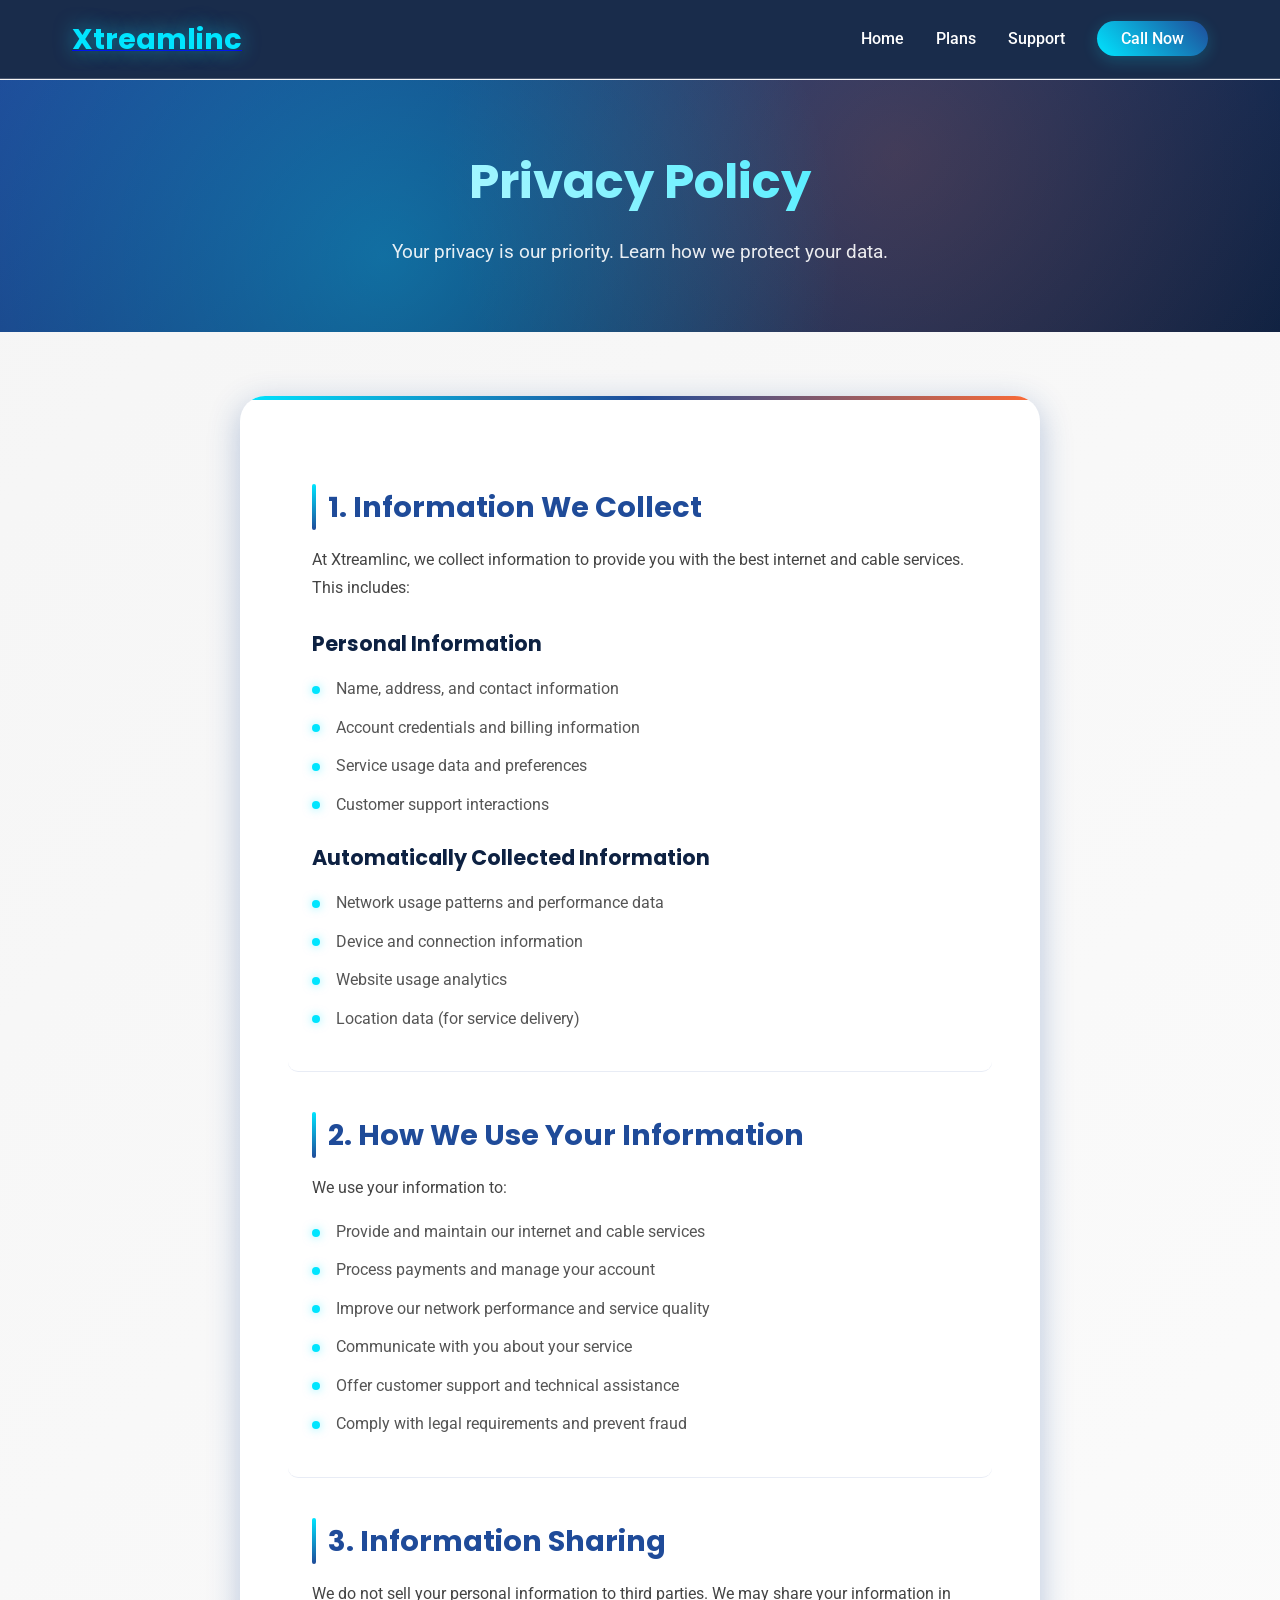
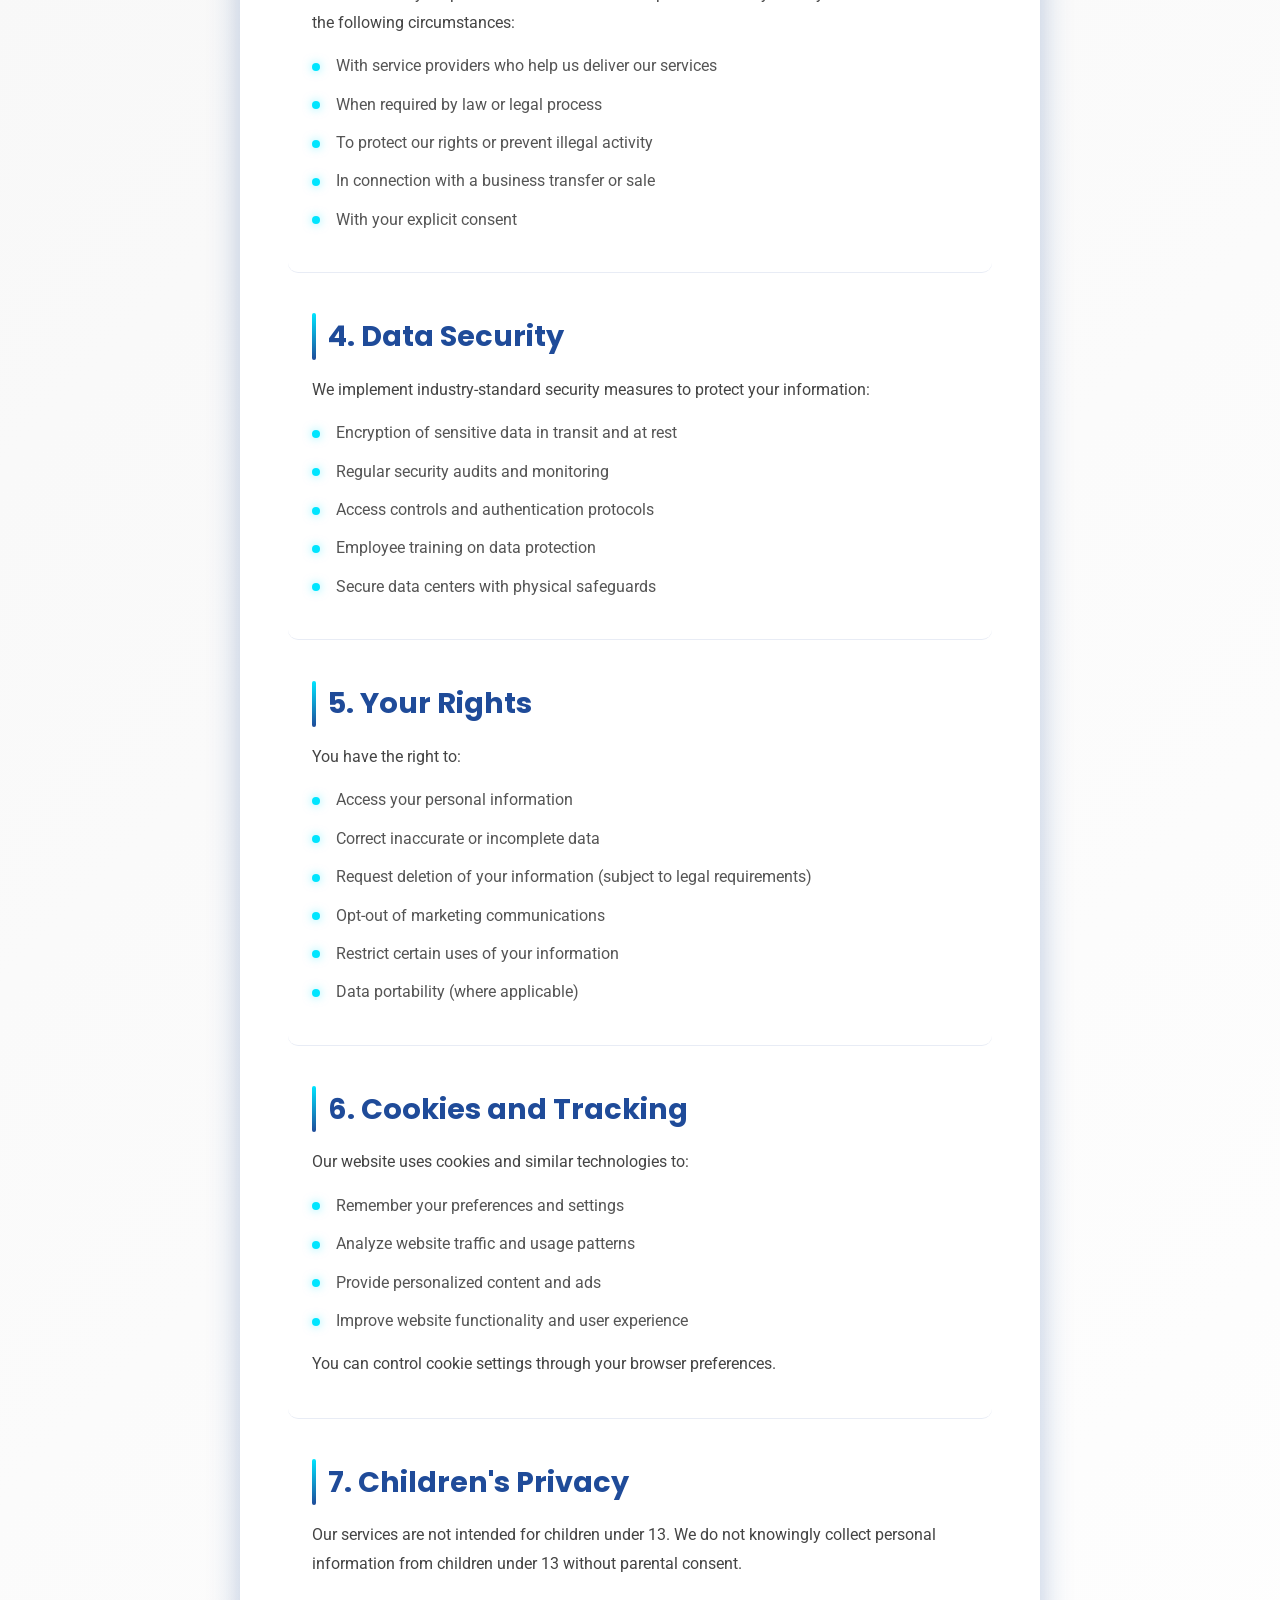
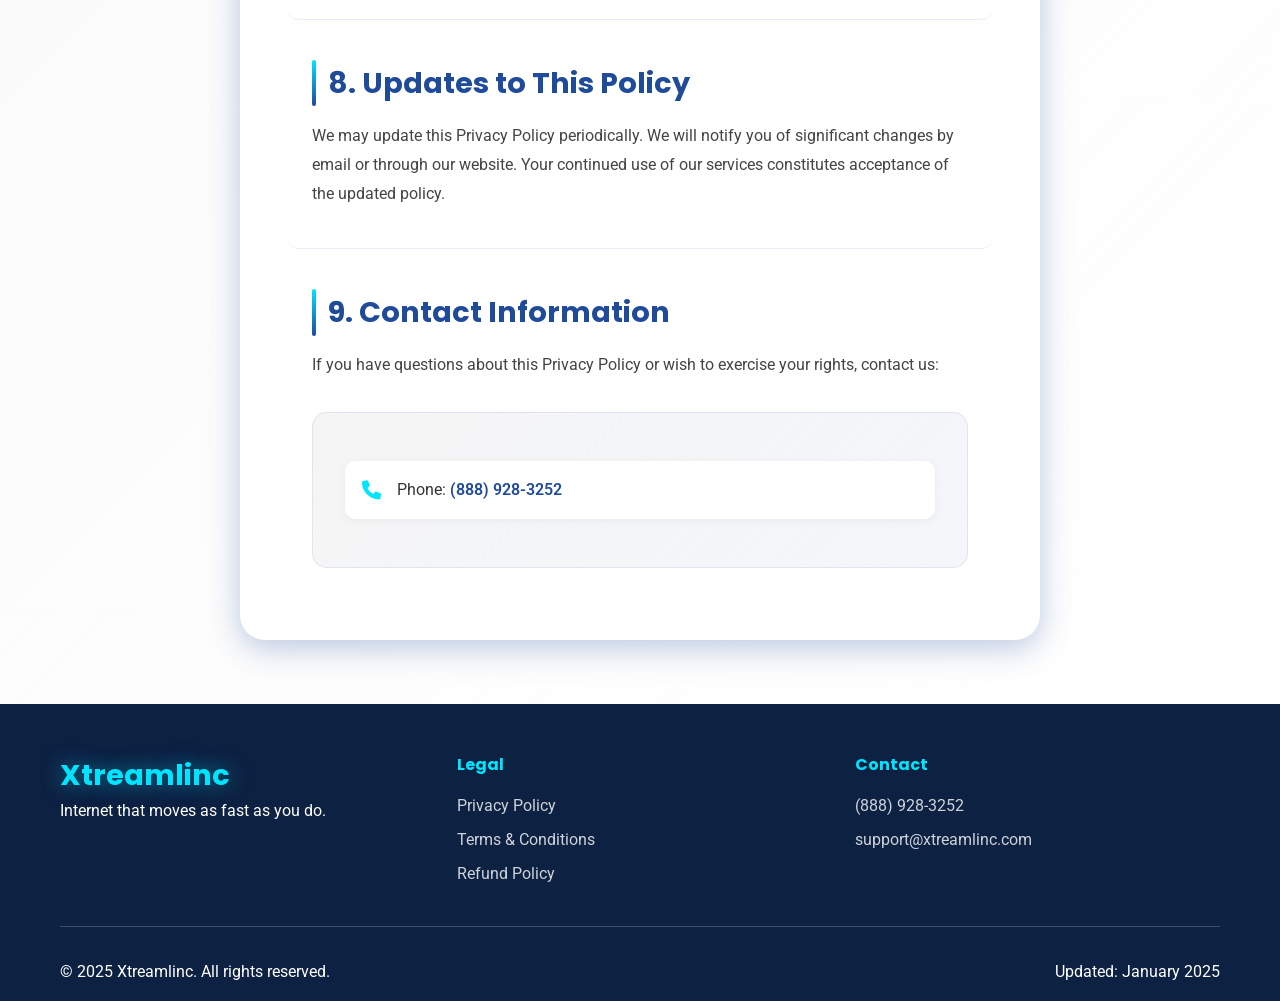
==== commit aa2fdfe1: "Add files via upload" ====
--- a/privacy.html
+++ b/privacy.html
@@ -145,13 +145,7 @@
                                 <i class="fas fa-phone"></i>
                                 <span>Phone: <a href="tel:(888)928-3252">(888) 928-3252</a></span>
                             </div>
-                            <div class="contact-item">
-                                <i class="fas fa-envelope"></i>
-                                <span>Email: privacy@xtreamlinc.com</span>
-                            </div>
-                            <div class="contact-item">
-                                <i class="fas fa-map-marker-alt"></i>
-                                <span>Address: 123 Crystal Tower, Tech District, CA 90210</span>
+                          
                             </div>
                         </div>
                     </section>
--- a/style.css
+++ b/style.css
@@ -190,7 +190,7 @@
 
 .hero-content h1 {
   font-family: var(--font-heading);
-  font-size: 4rem;
+  font-size: 2.1rem;
   font-weight: 700;
   margin-bottom: 1rem;
   background: linear-gradient(45deg, white, var(--crystal-aqua));
@@ -215,7 +215,7 @@
 
 .btn {
   display: inline-block;
-  padding: 1rem 2rem;
+  padding: 0.6rem 1.6rem;
   border-radius: 50px;
   text-decoration: none;
   font-weight: 600;
@@ -251,9 +251,9 @@
 
 .hero-stats {
   display: flex;
-  gap: 2rem;
+  gap: 1.5rem; /* smaller gap */
   justify-content: center;
-  margin-top: 3rem;
+  margin-top: 2.5rem;
   flex-wrap: wrap;
 }
 
@@ -261,28 +261,28 @@
   background: var(--glass-white);
   backdrop-filter: blur(20px);
   border: 1px solid var(--glass-border);
-  border-radius: 20px;
-  padding: 1.5rem;
+  border-radius: 16px; /* slightly smaller corners */
+  padding: 1rem; /* reduced padding */
   text-align: center;
   box-shadow: var(--shadow-crystal);
   transition: all 0.3s ease;
 }
 
 .stat-card:hover {
-  transform: translateY(-5px);
-  box-shadow: 0 15px 35px rgba(0, 229, 255, 0.3);
+  transform: translateY(-4px); /* slightly smaller lift */
+  box-shadow: 0 12px 28px rgba(0, 229, 255, 0.25);
 }
 
 .stat-number {
   font-family: var(--font-heading);
-  font-size: 2rem;
+  font-size: 1.6rem; /* smaller font */
   font-weight: 700;
   color: var(--crystal-aqua);
   display: block;
 }
 
 .stat-label {
-  font-size: 0.9rem;
+  font-size: 0.8rem; /* slightly smaller */
   opacity: 0.8;
   color: white;
 }
@@ -1555,4 +1555,4 @@
 
 .animate-fade-in {
   animation: fadeInUp 0.8s ease-out forwards;
-}+}
--- a/legal.css
+++ b/legal.css
@@ -266,4 +266,3 @@
   font-weight: bold;
   font-size: 0.8rem;
 }
-</parameter>
